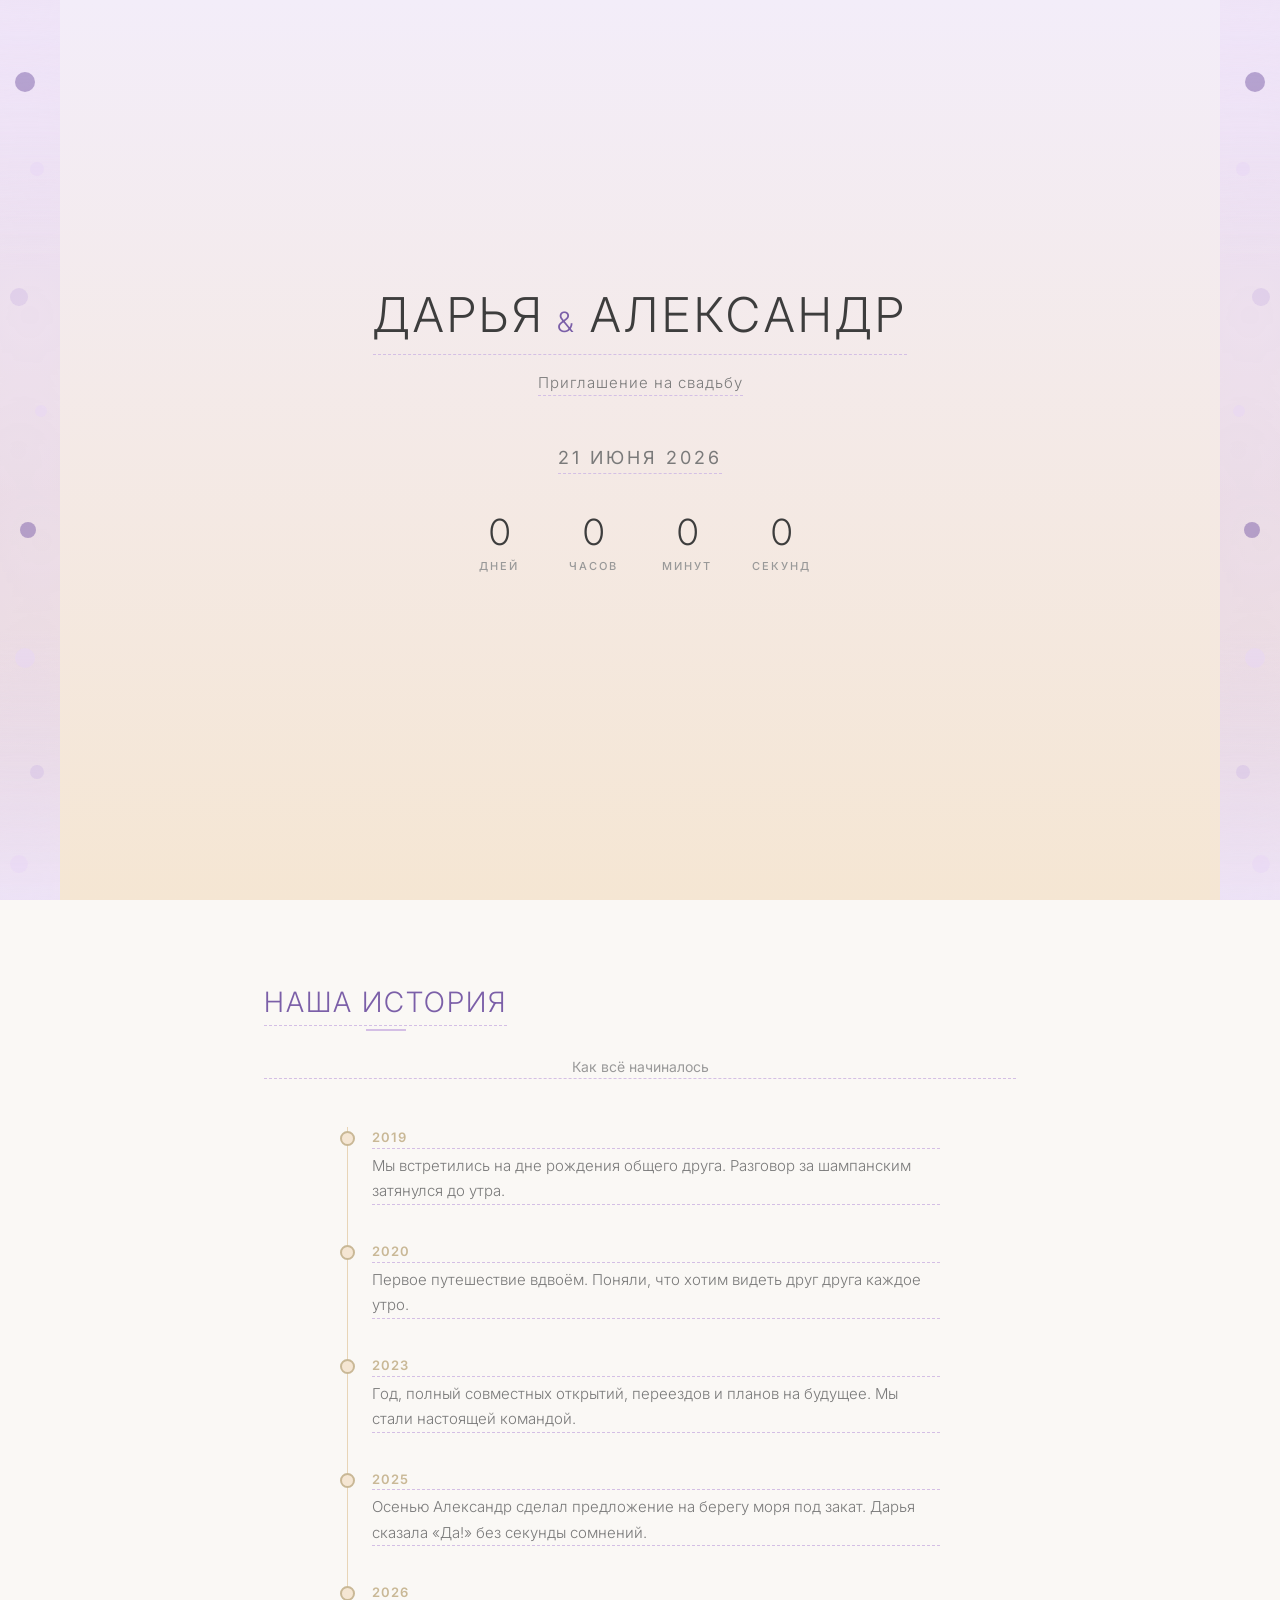
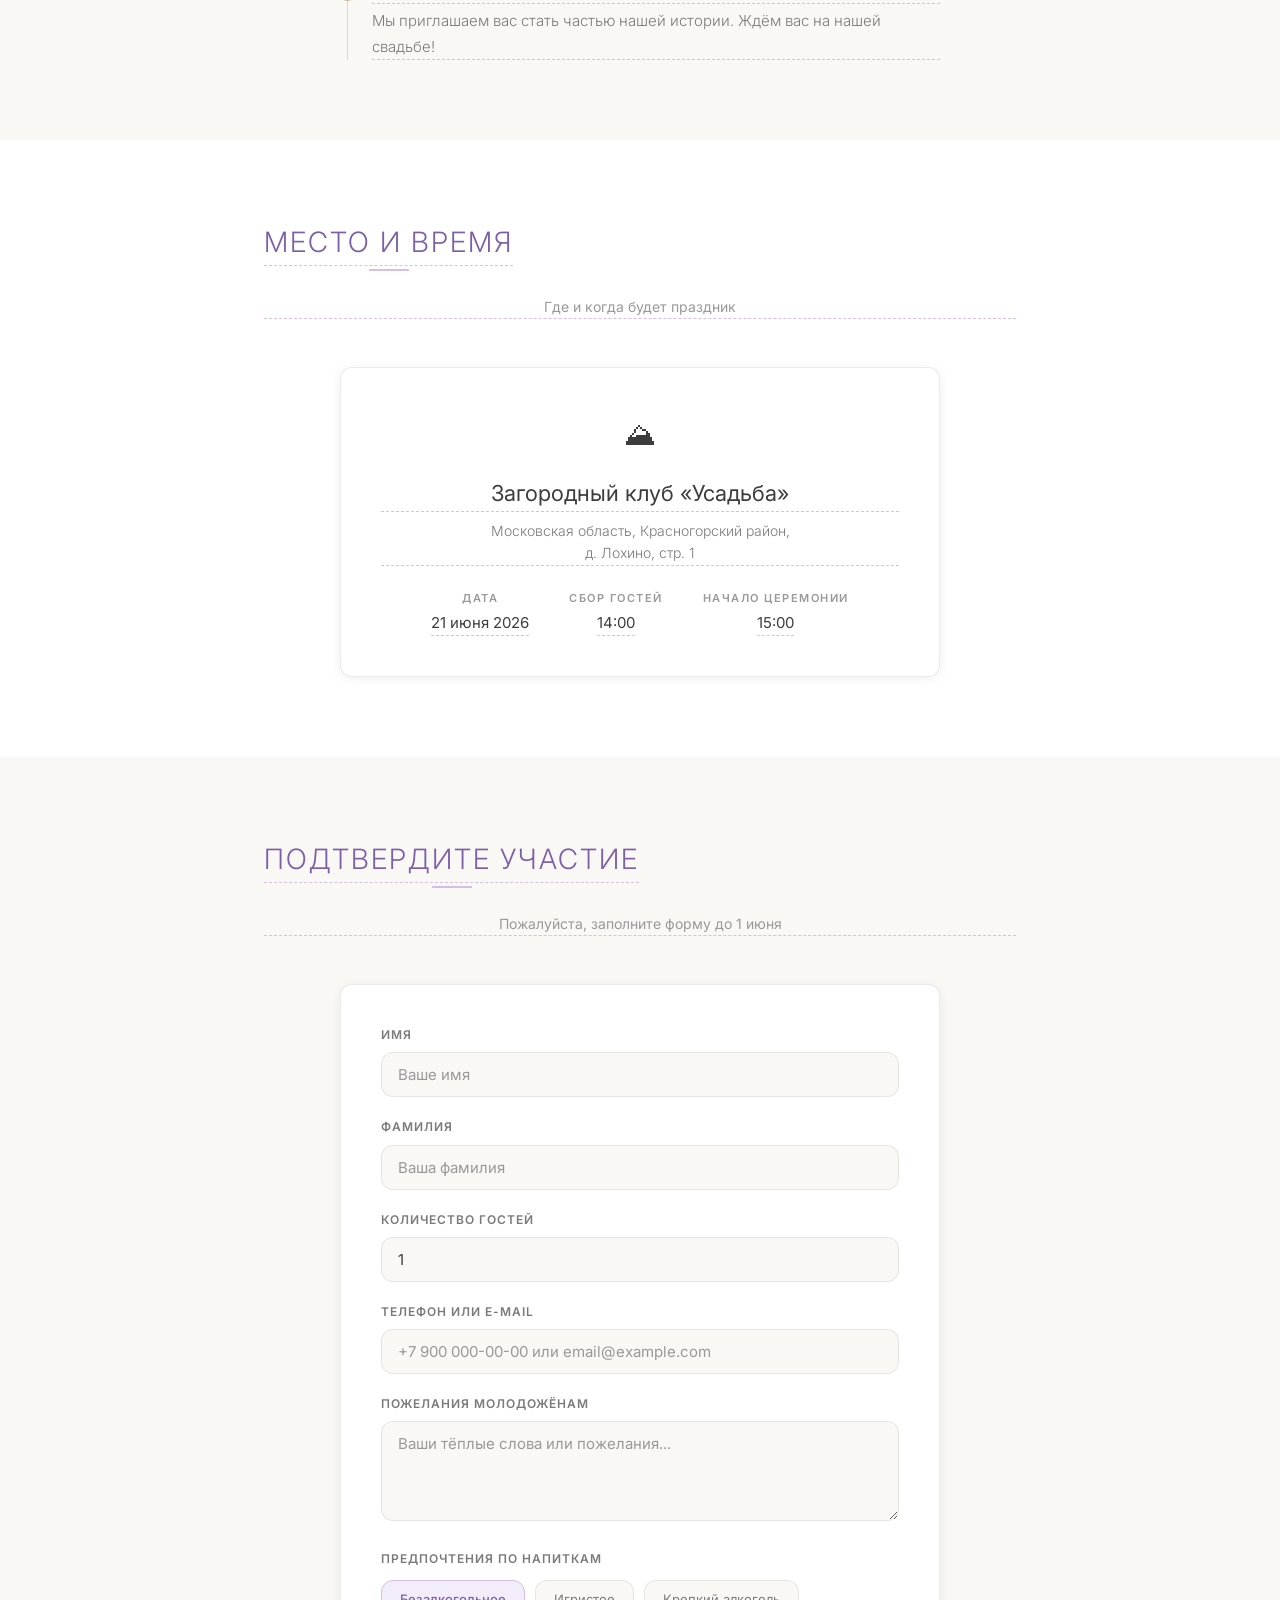
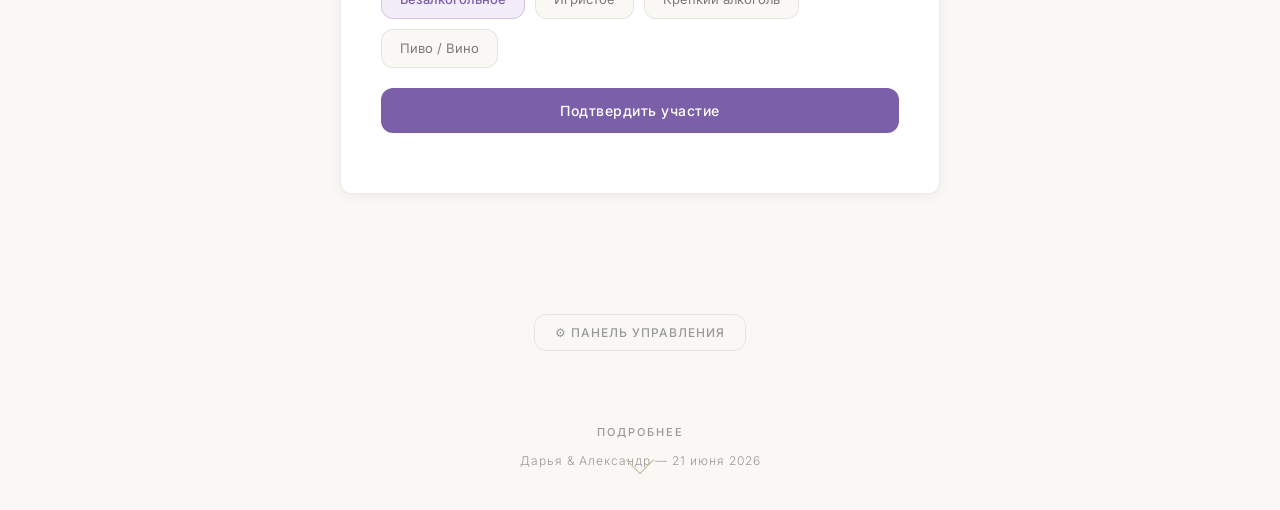
==== wedding-complete.html @ 8739b847 "Initial commit: Wedding invitation site for Daria & Alexander - Light minimalist design (cream, cham" ====
<!DOCTYPE html>
<html lang="ru">
<head>
  <meta charset="UTF-8">
  <meta name="viewport" content="width=device-width, initial-scale=1.0">
  <title>Дарья & Александр — Свадьба 21.06.2026</title>
  <style>
@import url('https://fonts.googleapis.com/css2?family=Inter:wght@300;400;500;600&display=swap');

:root {
  --cream: #FAF8F5;
  --champagne: #F5E6D3;
  --sandy: #E8D5B7;
  --sandy-dark: #C9B896;
  --lavender: #E8D5F5;
  --lavender-soft: #F3EDF9;
  --lavender-border: #D4BFE5;
  --lavender-text: #7B5FA8;
  --text-primary: #3D3D3D;
  --text-secondary: #7A7A7A;
  --text-light: #999999;
  --white: #FFFFFF;
  --shadow: 0 2px 12px rgba(0, 0, 0, 0.06);
  --shadow-hover: 0 4px 20px rgba(0, 0, 0, 0.1);
  --radius: 12px;
  --border: 1px solid rgba(0, 0, 0, 0.08);
  --transition: all 0.3s ease;
}

* {
  margin: 0;
  padding: 0;
  box-sizing: border-box;
}

html {
  scroll-behavior: smooth;
}

.side-floral {
  position: fixed;
  top: 0;
  width: 60px;
  height: 100vh;
  z-index: 999;
  pointer-events: none;
  overflow: hidden;
}

.side-floral--left {
  left: 0;
  background: linear-gradient(180deg, var(--lavender-soft) 0%, transparent 30%, transparent 70%, var(--lavender-soft) 100%);
}

.side-floral--right {
  right: 0;
  background: linear-gradient(180deg, var(--lavender-soft) 0%, transparent 30%, transparent 70%, var(--lavender-soft) 100%);
}

.side-floral__pattern {
  position: absolute;
  width: 100%;
  height: 100%;
  opacity: 0.4;
  background-image:
    radial-gradient(circle at 30% 10%, var(--lavender) 0%, transparent 50%),
    radial-gradient(circle at 70% 20%, var(--lavender-border) 0%, transparent 40%),
    radial-gradient(circle at 50% 35%, var(--lavender) 0%, transparent 45%),
    radial-gradient(circle at 30% 50%, var(--lavender-border) 0%, transparent 50%),
    radial-gradient(circle at 70% 60%, var(--lavender) 0%, transparent 40%),
    radial-gradient(circle at 50% 75%, var(--lavender-border) 0%, transparent 45%),
    radial-gradient(circle at 30% 90%, var(--lavender) 0%, transparent 50%);
  background-size: 100% 100%;
}

.side-floral__flower {
  position: absolute;
  border-radius: 50%;
  background: var(--lavender);
  opacity: 0.5;
}

.side-floral__flower--1 { width: 20px; height: 20px; top: 8%; left: 15px; background: var(--lavender-text); }
.side-floral__flower--2 { width: 14px; height: 14px; top: 18%; left: 30px; }
.side-floral__flower--3 { width: 18px; height: 18px; top: 32%; left: 10px; background: var(--lavender-border); }
.side-floral__flower--4 { width: 12px; height: 12px; top: 45%; left: 35px; }
.side-floral__flower--5 { width: 16px; height: 16px; top: 58%; left: 20px; background: var(--lavender-text); }
.side-floral__flower--6 { width: 20px; height: 20px; top: 72%; left: 15px; }
.side-floral__flower--7 { width: 14px; height: 14px; top: 85%; left: 30px; background: var(--lavender-border); }
.side-floral__flower--8 { width: 18px; height: 18px; top: 95%; left: 10px; }

.side-floral--right .side-floral__flower--1 { right: 15px; left: auto; }
.side-floral--right .side-floral__flower--2 { right: 30px; left: auto; }
.side-floral--right .side-floral__flower--3 { right: 10px; left: auto; }
.side-floral--right .side-floral__flower--4 { right: 35px; left: auto; }
.side-floral--right .side-floral__flower--5 { right: 20px; left: auto; }
.side-floral--right .side-floral__flower--6 { right: 15px; left: auto; }
.side-floral--right .side-floral__flower--7 { right: 30px; left: auto; }
.side-floral--right .side-floral__flower--8 { right: 10px; left: auto; }

.container {
  max-width: 800px;
  margin: 0 auto;
  padding: 0 24px;
}

body {
  font-family: 'Inter', -apple-system, BlinkMacSystemFont, sans-serif;
  background-color: var(--cream);
  color: var(--text-primary);
  line-height: 1.6;
  -webkit-font-smoothing: antialiased;
  position: relative;
  overflow-x: hidden;
}

.container {
  max-width: 800px;
  margin: 0 auto;
  padding: 0 24px;
}

.hero {
  min-height: 100vh;
  display: flex;
  flex-direction: column;
  align-items: center;
  justify-content: center;
  text-align: center;
  padding: 60px 24px;
  background: linear-gradient(180deg, var(--lavender-soft) 0%, var(--champagne) 100%);
}

.hero__names {
  font-size: 48px;
  font-weight: 300;
  letter-spacing: 4px;
  text-transform: uppercase;
  color: var(--text-primary);
  margin-bottom: 16px;
}

.hero__ampersand {
  font-size: 28px;
  font-weight: 300;
  color: var(--lavender-text);
  margin: 0 12px;
}

.hero__date {
  font-size: 18px;
  font-weight: 400;
  color: var(--text-secondary);
  letter-spacing: 3px;
  text-transform: uppercase;
  margin-bottom: 40px;
}

.hero__divider {
  width: 60px;
  height: 1px;
  background-color: var(--sandy);
  margin: 24px 0;
}

.hero__subtitle {
  font-size: 15px;
  font-weight: 300;
  color: var(--text-secondary);
  letter-spacing: 1px;
  margin-bottom: 48px;
}

.countdown {
  display: flex;
  gap: 24px;
  margin-bottom: 48px;
}

.countdown__item {
  display: flex;
  flex-direction: column;
  align-items: center;
  min-width: 70px;
}

.countdown__number {
  font-size: 36px;
  font-weight: 300;
  color: var(--text-primary);
  line-height: 1;
}

.countdown__label {
  font-size: 11px;
  font-weight: 500;
  color: var(--text-light);
  text-transform: uppercase;
  letter-spacing: 2px;
  margin-top: 8px;
}

.scroll-hint {
  position: absolute;
  bottom: 40px;
  display: flex;
  flex-direction: column;
  align-items: center;
  gap: 8px;
  animation: bounce 2s infinite;
}

.scroll-hint__text {
  font-size: 11px;
  font-weight: 500;
  color: var(--text-light);
  text-transform: uppercase;
  letter-spacing: 2px;
}

.scroll-hint__arrow {
  width: 20px;
  height: 20px;
  border-right: 1.5px solid var(--sandy-dark);
  border-bottom: 1.5px solid var(--sandy-dark);
  transform: rotate(45deg);
}

@keyframes bounce {
  0%, 20%, 50%, 80%, 100% { transform: translateY(0); }
  40% { transform: translateY(-8px); }
  60% { transform: translateY(-4px); }
}

.section {
  padding: 80px 0;
}

.section--alt {
  background-color: var(--white);
}

.section__title {
  font-size: 28px;
  font-weight: 300;
  text-align: center;
  color: var(--lavender-text);
  letter-spacing: 2px;
  text-transform: uppercase;
  margin-bottom: 12px;
  position: relative;
  display: inline-block;
}

.section__title::after {
  content: '';
  position: absolute;
  bottom: -6px;
  left: 50%;
  transform: translateX(-50%);
  width: 40px;
  height: 2px;
  background-color: var(--lavender-border);
}

.section__subtitle {
  font-size: 14px;
  text-align: center;
  color: var(--text-light);
  margin-bottom: 48px;
  margin-top: 18px;
}

.story {
  max-width: 600px;
  margin: 0 auto;
}

.story__timeline {
  position: relative;
  padding-left: 32px;
}

.story__timeline::before {
  content: '';
  position: absolute;
  left: 7px;
  top: 0;
  bottom: 0;
  width: 1px;
  background-color: var(--sandy);
}

.story__item {
  position: relative;
  margin-bottom: 36px;
}

.story__item:last-child {
  margin-bottom: 0;
}

.story__dot {
  position: absolute;
  left: -32px;
  top: 4px;
  width: 15px;
  height: 15px;
  border-radius: 50%;
  background-color: var(--champagne);
  border: 2px solid var(--sandy-dark);
}

.story__year {
  font-size: 13px;
  font-weight: 600;
  color: var(--sandy-dark);
  text-transform: uppercase;
  letter-spacing: 1px;
  margin-bottom: 4px;
}

.story__text {
  font-size: 15px;
  color: var(--text-secondary);
  font-weight: 300;
  line-height: 1.7;
}

.venue-card {
  background: var(--white);
  border: var(--border);
  border-radius: var(--radius);
  box-shadow: var(--shadow);
  padding: 40px;
  max-width: 600px;
  margin: 0 auto;
  text-align: center;
}

.venue-card__icon {
  font-size: 32px;
  margin-bottom: 16px;
  display: block;
}

.venue-card__name {
  font-size: 22px;
  font-weight: 400;
  color: var(--text-primary);
  margin-bottom: 8px;
}

.venue-card__address {
  font-size: 14px;
  color: var(--text-secondary);
  font-weight: 300;
  margin-bottom: 24px;
  line-height: 1.6;
}

.venue-card__details {
  display: flex;
  justify-content: center;
  gap: 40px;
  margin-top: 24px;
}

.venue-card__detail {
  display: flex;
  flex-direction: column;
  align-items: center;
}

.venue-card__detail-label {
  font-size: 11px;
  font-weight: 600;
  color: var(--text-light);
  text-transform: uppercase;
  letter-spacing: 1.5px;
  margin-bottom: 4px;
}

.venue-card__detail-value {
  font-size: 15px;
  color: var(--text-primary);
  font-weight: 400;
}

.form-card {
  background: var(--white);
  border: var(--border);
  border-radius: var(--radius);
  box-shadow: var(--shadow);
  padding: 40px;
  max-width: 600px;
  margin: 0 auto;
}

.form-group {
  margin-bottom: 20px;
}

.form-group:last-child {
  margin-bottom: 0;
}

.form-label {
  display: block;
  font-size: 12px;
  font-weight: 600;
  color: var(--text-secondary);
  text-transform: uppercase;
  letter-spacing: 1px;
  margin-bottom: 8px;
}

.form-input {
  width: 100%;
  padding: 12px 16px;
  font-size: 15px;
  font-family: 'Inter', sans-serif;
  font-weight: 400;
  color: var(--text-primary);
  background: var(--cream);
  border: var(--border);
  border-radius: var(--radius);
  outline: none;
  transition: var(--transition);
}

.form-input:focus {
  border-color: var(--sandy-dark);
  box-shadow: 0 0 0 3px rgba(201, 184, 150, 0.2);
}

.form-input::placeholder {
  color: var(--text-light);
}

textarea.form-input {
  min-height: 100px;
  resize: vertical;
}

.drink-preferences {
  margin-top: 8px;
}

.drink-preferences__label {
  font-size: 12px;
  font-weight: 600;
  color: var(--text-secondary);
  text-transform: uppercase;
  letter-spacing: 1px;
  margin-bottom: 12px;
}

.drink-options {
  display: flex;
  flex-wrap: wrap;
  gap: 10px;
}

.drink-option {
  position: relative;
}

.drink-option input[type="radio"] {
  position: absolute;
  opacity: 0;
  pointer-events: none;
}

.drink-option__label {
  display: inline-block;
  padding: 8px 18px;
  font-size: 13px;
  font-weight: 400;
  color: var(--text-secondary);
  background: var(--cream);
  border: var(--border);
  border-radius: var(--radius);
  cursor: pointer;
  transition: var(--transition);
  user-select: none;
}

.drink-option input[type="radio"]:checked + .drink-option__label {
  background: var(--lavender-soft);
  border-color: var(--lavender-border);
  color: var(--lavender-text);
  font-weight: 500;
}

.drink-option__label:hover {
  border-color: var(--sandy);
}

.btn {
  display: inline-flex;
  align-items: center;
  justify-content: center;
  padding: 14px 32px;
  font-size: 14px;
  font-family: 'Inter', sans-serif;
  font-weight: 500;
  color: var(--white);
  background: var(--lavender-text);
  border: none;
  border-radius: var(--radius);
  cursor: pointer;
  transition: var(--transition);
  letter-spacing: 0.5px;
  width: 100%;
}

.btn:hover {
  background: #6B46C1;
  box-shadow: var(--shadow-hover);
}

.btn:active {
  transform: scale(0.98);
}

.form-message {
  margin-top: 16px;
  padding: 12px 16px;
  border-radius: var(--radius);
  font-size: 14px;
  text-align: center;
  display: none;
}

.form-message--success {
  display: block;
  background: #F0F9F0;
  color: #2D7A2D;
  border: 1px solid #C8E6C8;
}

.form-message--error {
  display: block;
  background: #FFF0F0;
  color: #C0392B;
  border: 1px solid #F5C6C6;
}

.admin-link {
  text-align: center;
  padding: 40px 0 60px;
}

.admin-link__btn {
  display: inline-flex;
  align-items: center;
  gap: 8px;
  padding: 10px 20px;
  font-size: 12px;
  font-family: 'Inter', sans-serif;
  font-weight: 500;
  color: var(--text-light);
  background: transparent;
  border: var(--border);
  border-radius: var(--radius);
  cursor: pointer;
  transition: var(--transition);
  letter-spacing: 1px;
  text-transform: uppercase;
}

.admin-link__btn:hover {
  color: var(--text-secondary);
  border-color: var(--sandy);
  background: var(--cream);
}

.admin-overlay {
  display: none;
  position: fixed;
  top: 0;
  left: 0;
  width: 100%;
  height: 100%;
  background: rgba(250, 248, 245, 0.97);
  z-index: 1000;
  overflow-y: auto;
  padding: 40px 24px;
}

.admin-overlay.active {
  display: block;
}

.admin-panel {
  max-width: 900px;
  margin: 0 auto;
}

.admin-panel__header {
  display: flex;
  justify-content: space-between;
  align-items: center;
  margin-bottom: 32px;
  padding-bottom: 20px;
  border-bottom: 1px solid var(--lavender-border);
}

.admin-panel__title {
  font-size: 24px;
  font-weight: 300;
  color: var(--text-primary);
  letter-spacing: 2px;
  text-transform: uppercase;
}

.admin-panel__close {
  width: 40px;
  height: 40px;
  display: flex;
  align-items: center;
  justify-content: center;
  font-size: 24px;
  color: var(--text-light);
  background: transparent;
  border: var(--border);
  border-radius: var(--radius);
  cursor: pointer;
  transition: var(--transition);
}

.admin-panel__close:hover {
  color: var(--text-primary);
  background: var(--cream);
}

.admin-login {
  max-width: 400px;
  margin: 100px auto;
  background: var(--white);
  border: var(--border);
  border-radius: var(--radius);
  box-shadow: var(--shadow);
  padding: 40px;
  text-align: center;
}

.admin-login__title {
  font-size: 20px;
  font-weight: 300;
  color: var(--text-primary);
  letter-spacing: 1px;
  margin-bottom: 24px;
}

.admin-login .form-group {
  text-align: left;
}

.admin-controls {
  display: flex;
  gap: 12px;
  margin-bottom: 24px;
  flex-wrap: wrap;
}

.admin-controls__search {
  flex: 1;
  min-width: 200px;
  padding: 10px 16px;
  font-size: 14px;
  font-family: 'Inter', sans-serif;
  color: var(--text-primary);
  background: var(--cream);
  border: var(--border);
  border-radius: var(--radius);
  outline: none;
  transition: var(--transition);
}

.admin-controls__search:focus {
  border-color: var(--sandy-dark);
}

.admin-btn {
  padding: 10px 20px;
  font-size: 12px;
  font-family: 'Inter', sans-serif;
  font-weight: 500;
  color: var(--white);
  background: var(--lavender-text);
  border: none;
  border-radius: var(--radius);
  cursor: pointer;
  transition: var(--transition);
  letter-spacing: 0.5px;
  text-transform: uppercase;
  white-space: nowrap;
}

.admin-btn:hover {
  background: #6B46C1;
}

.admin-btn--danger {
  background: #C0392B;
}

.admin-btn--danger:hover {
  background: #A93226;
}

.admin-btn--secondary {
  background: transparent;
  color: var(--text-secondary);
  border: var(--border);
}

.admin-btn--secondary:hover {
  background: var(--cream);
  color: var(--text-primary);
}

.admin-stats {
  display: flex;
  gap: 16px;
  margin-bottom: 24px;
  flex-wrap: wrap;
}

.stat-card {
  flex:1;
  min-width: 120px;
  background: var(--lavender-soft);
  border: 1px solid var(--lavender-border);
  border-radius: var(--radius);
  padding: 20px;
  text-align: center;
}

.stat-card__number {
  font-size: 28px;
  font-weight: 300;
  color: var(--text-primary);
  line-height: 1;
}

.stat-card__label {
  font-size: 11px;
  font-weight: 600;
  color: var(--text-light);
  text-transform: uppercase;
  letter-spacing: 1.5px;
  margin-top: 8px;
}

.guest-table-wrapper {
  overflow-x: auto;
  border: var(--border);
  border-radius: var(--radius);
  box-shadow: var(--shadow);
}

.guest-table {
  width: 100%;
  border-collapse: collapse;
  font-size: 14px;
}

.guest-table thead {
  background: var(--lavender-soft);
}

.guest-table th {
  padding: 14px 16px;
  text-align: left;
  font-size: 11px;
  font-weight: 600;
  color: var(--text-light);
  text-transform: uppercase;
  letter-spacing: 1px;
  border-bottom: var(--border);
  white-space: nowrap;
}

.guest-table td {
  padding: 14px 16px;
  color: var(--text-primary);
  border-bottom: 1px solid rgba(0, 0, 0, 0.04);
  vertical-align: top;
}

.guest-table tbody tr:hover {
  background: rgba(245, 230, 211, 0.3);
}

.guest-table tbody tr:last-child td {
  border-bottom: none;
}

.guest-table__delete {
  padding: 6px 12px;
  font-size: 11px;
  font-family: 'Inter', sans-serif;
  font-weight: 500;
  color: #C0392B;
  background: transparent;
  border: 1px solid #F5C6C6;
  border-radius: var(--radius);
  cursor: pointer;
  transition: var(--transition);
}

.guest-table__delete:hover {
  background: #FFF0F0;
}

.guest-table__wishes {
  max-width: 200px;
  font-size: 13px;
  color: var(--text-secondary);
  font-weight: 300;
  line-height: 1.5;
}

.guest-table__drink {
  display: inline-block;
  padding: 4px 10px;
  font-size: 12px;
  color: var(--lavender-text);
  background: var(--lavender-soft);
  border: 1px solid var(--lavender-border);
  border-radius: 8px;
  white-space: nowrap;
}

.empty-state {
  text-align: center;
  padding: 60px 20px;
  color: var(--text-light);
  font-size: 14px;
  font-weight: 300;
}

.footer {
  text-align: center;
  padding: 40px 24px;
  font-size: 12px;
  color: var(--text-light);
  font-weight: 300;
  letter-spacing: 1px;
}

@media (max-width: 768px) {
  .hero__names {
    font-size: 32px;
    letter-spacing: 2px;
  }

  .hero__ampersand {
    font-size: 20px;
  }

  .hero__date {
    font-size: 15px;
  }

  .countdown {
    gap: 16px;
  }

  .countdown__number {
    font-size: 28px;
  }

  .section {
    padding: 60px 0;
  }

  .section__title {
    font-size: 22px;
  }

  .form-card,
  .venue-card {
    padding: 28px 24px;
  }

  .venue-card__details {
    flex-direction: column;
    gap: 20px;
  }

  .admin-login {
    margin: 60px auto;
    padding: 28px 24px;
  }

  .admin-controls {
    flex-direction: column;
  }

  .admin-stats {
    flex-direction: column;
  }

  .guest-table {
    font-size: 13px;
  }

  .guest-table th,
  .guest-table td {
    padding: 10px 12px;
  }

  .guest-table__wishes {
    max-width: 140px;
  }
}

@media (max-width: 480px) {
  .hero__names {
    font-size: 26px;
  }

  .countdown {
    gap: 12px;
  }

  .countdown__item {
    min-width: 56px;
  }

  .countdown__number {
    font-size: 24px;
  }

  .drink-options {
    flex-direction: column;
  }

  .drink-option {
    width: 100%;
  }

  .drink-option__label {
    display: block;
    text-align: center;
  }
}

[contenteditable="true"] {
  outline: none;
  border-bottom: 1px dashed var(--lavender-border);
  transition: border-color 0.2s ease;
}

[contenteditable="true"]:hover {
  border-bottom-color: var(--lavender-text);
}

[contenteditable="true"]:focus {
  border-bottom-color: var(--lavender-text);
  background: rgba(123, 95, 168, 0.05);
}
  </style>
</head>
<body>

  <div class="side-floral side-floral--left">
    <div class="side-floral__pattern"></div>
    <div class="side-floral__flower side-floral__flower--1"></div>
    <div class="side-floral__flower side-floral__flower--2"></div>
    <div class="side-floral__flower side-floral__flower--3"></div>
    <div class="side-floral__flower side-floral__flower--4"></div>
    <div class="side-floral__flower side-floral__flower--5"></div>
    <div class="side-floral__flower side-floral__flower--6"></div>
    <div class="side-floral__flower side-floral__flower--7"></div>
    <div class="side-floral__flower side-floral__flower--8"></div>
  </div>

  <div class="side-floral side-floral--right">
    <div class="side-floral__pattern"></div>
    <div class="side-floral__flower side-floral__flower--1"></div>
    <div class="side-floral__flower side-floral__flower--2"></div>
    <div class="side-floral__flower side-floral__flower--3"></div>
    <div class="side-floral__flower side-floral__flower--4"></div>
    <div class="side-floral__flower side-floral__flower--5"></div>
    <div class="side-floral__flower side-floral__flower--6"></div>
    <div class="side-floral__flower side-floral__flower--7"></div>
    <div class="side-floral__flower side-floral__flower--8"></div>
  </div>

  <section class="hero">
    <h1 class="hero__names" contenteditable="true" spellcheck="false">
      Дарья<span class="hero__ampersand">&</span>Александр
    </h1>
    <p class="hero__subtitle" contenteditable="true" spellcheck="false">Приглашение на свадьбу</p>
    <p class="hero__date" contenteditable="true" spellcheck="false">21 июня 2026</p>

    <div class="countdown">
      <div class="countdown__item">
        <span class="countdown__number" id="countdown-days">0</span>
        <span class="countdown__label">дней</span>
      </div>
      <div class="countdown__item">
        <span class="countdown__number" id="countdown-hours">0</span>
        <span class="countdown__label">часов</span>
      </div>
      <div class="countdown__item">
        <span class="countdown__number" id="countdown-mins">0</span>
        <span class="countdown__label">минут</span>
      </div>
      <div class="countdown__item">
        <span class="countdown__number" id="countdown-secs">0</span>
        <span class="countdown__label">секунд</span>
      </div>
    </div>

    <div class="scroll-hint">
      <span class="scroll-hint__text">Подробнее</span>
      <div class="scroll-hint__arrow"></div>
    </div>
  </section>

  <section class="section" id="story">
    <div class="container">
      <h2 class="section__title" contenteditable="true" spellcheck="false">Наша история</h2>
      <p class="section__subtitle" contenteditable="true" spellcheck="false">Как всё начиналось</p>

      <div class="story">
        <div class="story__timeline">
          <div class="story__item">
            <div class="story__dot"></div>
            <div class="story__year" contenteditable="true" spellcheck="false">2019</div>
            <div class="story__text" contenteditable="true" spellcheck="false">Мы встретились на дне рождения общего друга. Разговор за шампанским затянулся до утра.</div>
          </div>
          <div class="story__item">
            <div class="story__dot"></div>
            <div class="story__year" contenteditable="true" spellcheck="false">2020</div>
            <div class="story__text" contenteditable="true" spellcheck="false">Первое путешествие вдвоём. Поняли, что хотим видеть друг друга каждое утро.</div>
          </div>
          <div class="story__item">
            <div class="story__dot"></div>
            <div class="story__year" contenteditable="true" spellcheck="false">2023</div>
            <div class="story__text" contenteditable="true" spellcheck="false">Год, полный совместных открытий, переездов и планов на будущее. Мы стали настоящей командой.</div>
          </div>
          <div class="story__item">
            <div class="story__dot"></div>
            <div class="story__year" contenteditable="true" spellcheck="false">2025</div>
            <div class="story__text" contenteditable="true" spellcheck="false">Осенью Александр сделал предложение на берегу моря под закат. Дарья сказала «Да!» без секунды сомнений.</div>
          </div>
          <div class="story__item">
            <div class="story__dot"></div>
            <div class="story__year" contenteditable="true" spellcheck="false">2026</div>
            <div class="story__text" contenteditable="true" spellcheck="false">Мы приглашаем вас стать частью нашей истории. Ждём вас на нашей свадьбе!</div>
          </div>
        </div>
      </div>
    </div>
  </section>

  <section class="section section--alt" id="venue">
    <div class="container">
      <h2 class="section__title" contenteditable="true" spellcheck="false">Место и время</h2>
      <p class="section__subtitle" contenteditable="true" spellcheck="false">Где и когда будет праздник</p>

        <div class="venue-card">
        <span class="venue-card__icon">&#9968;</span>
        <h3 class="venue-card__name" contenteditable="true" spellcheck="false">Загородный клуб «Усадьба»</h3>
        <p class="venue-card__address" contenteditable="true" spellcheck="false">
          Московская область, Красногорский район,<br>
          д. Лохино, стр. 1
        </p>
        <div class="venue-card__details">
          <div class="venue-card__detail">
            <span class="venue-card__detail-label">Дата</span>
            <span class="venue-card__detail-value" contenteditable="true" spellcheck="false">21 июня 2026</span>
          </div>
          <div class="venue-card__detail">
            <span class="venue-card__detail-label">Сбор гостей</span>
            <span class="venue-card__detail-value" contenteditable="true" spellcheck="false">14:00</span>
          </div>
          <div class="venue-card__detail">
            <span class="venue-card__detail-label">Начало церемонии</span>
            <span class="venue-card__detail-value" contenteditable="true" spellcheck="false">15:00</span>
          </div>
        </div>
      </div>
    </div>
  </section>

  <section class="section" id="rsvp">
    <div class="container">
      <h2 class="section__title" contenteditable="true" spellcheck="false">Подтвердите участие</h2>
      <p class="section__subtitle" contenteditable="true" spellcheck="false">Пожалуйста, заполните форму до 1 июня</p>

      <form class="form-card" id="guest-form">
        <div class="form-group">
          <label class="form-label" for="guest-firstname">Имя</label>
          <input class="form-input" type="text" id="guest-firstname" placeholder="Ваше имя" required>
        </div>
        <div class="form-group">
          <label class="form-label" for="guest-lastname">Фамилия</label>
          <input class="form-input" type="text" id="guest-lastname" placeholder="Ваша фамилия" required>
        </div>
        <div class="form-group">
          <label class="form-label" for="guest-persons">Количество гостей</label>
          <input class="form-input" type="number" id="guest-persons" min="1" max="10" value="1">
        </div>
        <div class="form-group">
          <label class="form-label" for="guest-contact">Телефон или e-mail</label>
          <input class="form-input" type="text" id="guest-contact" placeholder="+7 900 000-00-00 или email@example.com" required>
        </div>
        <div class="form-group">
          <label class="form-label" for="guest-wishes">Пожелания молодожёнам</label>
          <textarea class="form-input" id="guest-wishes" placeholder="Ваши тёплые слова или пожелания..."></textarea>
        </div>
        <div class="form-group drink-preferences">
          <div class="drink-preferences__label">Предпочтения по напиткам</div>
          <div class="drink-options">
            <div class="drink-option">
              <input type="radio" name="drink" value="Безалкогольное" id="drink-soft" checked>
              <label class="drink-option__label" for="drink-soft">Безалкогольное</label>
            </div>
            <div class="drink-option">
              <input type="radio" name="drink" value="Игристое" id="drink-sparkling">
              <label class="drink-option__label" for="drink-sparkling">Игристое</label>
            </div>
            <div class="drink-option">
              <input type="radio" name="drink" value="Крепкий алкоголь" id="drink-strong">
              <label class="drink-option__label" for="drink-strong">Крепкий алкоголь</label>
            </div>
            <div class="drink-option">
              <input type="radio" name="drink" value="Пиво/Вино" id="drink-beerwine">
              <label class="drink-option__label" for="drink-beerwine">Пиво / Вино</label>
            </div>
          </div>
        </div>
        <div class="form-group">
          <button type="submit" class="btn">Подтвердить участие</button>
        </div>
        <div class="form-message" id="form-message"></div>
      </form>
    </div>
  </section>

  <div class="admin-link">
    <button class="admin-link__btn" id="admin-access-btn">
      &#9881; Панель управления
    </button>
  </div>

  <div class="admin-overlay" id="admin-overlay">
    <div class="admin-login" id="admin-login-form">
      <h3 class="admin-login__title">Вход в панель управления</h3>
      <div class="form-group">
        <label class="form-label" for="admin-username">Логин</label>
        <input class="form-input" type="text" id="admin-username" placeholder="Логин">
      </div>
      <div class="form-group">
        <label class="form-label" for="admin-password">Пароль</label>
        <input class="form-input" type="password" id="admin-password" placeholder="Пароль">
      </div>
      <button type="button" class="btn" id="admin-login-btn" style="margin-top:8px;">Войти</button>
      <p class="form-message form-message--error" id="admin-login-error" style="display:none;margin-top:12px;">Неверный логин или пароль</p>
    </div>

    <div class="admin-panel" id="admin-panel" style="display:none;">
      <div class="admin-panel__header">
        <h2 class="admin-panel__title">Панель управления</h2>
        <div style="display:flex;gap:12px;">
          <button class="admin-btn admin-btn--secondary" id="admin-logout">Выйти</button>
          <button class="admin-panel__close" id="admin-close">&times;</button>
        </div>
      </div>

      <div class="admin-stats">
        <div class="stat-card">
          <div class="stat-card__number" id="guest-count">0</div>
          <div class="stat-card__label">Гостей</div>
        </div>
        <div class="stat-card">
          <div class="stat-card__number" id="total-persons">0</div>
          <div class="stat-card__label">Персон</div>
        </div>
        <div class="stat-card">
          <div class="stat-card__number" id="drink-stats">0</div>
          <div class="stat-card__label">Типов напитков</div>
        </div>
      </div>

      <div class="admin-controls">
        <input class="admin-controls__search" type="text" id="admin-search" placeholder="Поиск по имени, фамилии или контакту...">
        <button class="admin-btn" id="admin-export">Экспорт CSV</button>
        <button class="admin-btn admin-btn--danger" id="admin-delete-all">Удалить всё</button>
      </div>

      <div class="guest-table-wrapper">
        <table class="guest-table">
          <thead>
            <tr>
              <th>Имя</th>
              <th>Фамилия</th>
              <th>Персон</th>
              <th>Контакт</th>
              <th>Напиток</th>
              <th>Пожелания</th>
              <th></th>
            </tr>
          </thead>
          <tbody id="guest-tbody"></tbody>
        </table>
        <div class="empty-state" id="empty-state">Пока нет зарегистрированных гостей</div>
      </div>
    </div>
  </div>

  <footer class="footer">
    Дарья & Александр — 21 июня 2026
  </footer>

  <script src="script.js"></script>
  <script>
(function () {
  const STORAGE_KEY = 'wedding_guests_daria_alexander';
  const ADMIN_USER = 'DARIY';
  const ADMIN_PASS = 'SASHA';

  function getGuests() {
    try {
      return JSON.parse(localStorage.getItem(STORAGE_KEY)) || [];
    } catch (e) {
      return [];
    }
  }

  function saveGuests(guests) {
    localStorage.setItem(STORAGE_KEY, JSON.stringify(guests));
  }

  function generateId() {
    return Date.now().toString(36) + Math.random().toString(36).slice(2, 8);
  }

  function initCountdown() {
    const target = new Date('2026-06-21T15:00:00').getTime();
    const daysEl = document.getElementById('countdown-days');
    const hoursEl = document.getElementById('countdown-hours');
    const minsEl = document.getElementById('countdown-mins');
    const secsEl = document.getElementById('countdown-secs');

    function update() {
      const now = Date.now();
      const diff = target - now;
      if (diff <= 0) {
        daysEl.textContent = '0';
        hoursEl.textContent = '0';
        minsEl.textContent = '0';
        secsEl.textContent = '0';
        return;
      }
      const days = Math.floor(diff / (1000 * 60 * 60 * 24));
      const hours = Math.floor((diff / (1000 * 60 * 60)) % 24);
      const mins = Math.floor((diff / (1000 * 60)) % 60);
      const secs = Math.floor((diff / 1000) % 60);
      daysEl.textContent = days;
      hoursEl.textContent = hours;
      minsEl.textContent = mins;
      secsEl.textContent = secs;
    }

    update();
    setInterval(update, 1000);
  }

  function initForm() {
    const form = document.getElementById('guest-form');
    const message = document.getElementById('form-message');

    if (!form) return;

    form.addEventListener('submit', function (e) {
      e.preventDefault();

      const firstName = document.getElementById('guest-firstname').value.trim();
      const lastName = document.getElementById('guest-lastname').value.trim();
      const persons = parseInt(document.getElementById('guest-persons').value, 10) || 1;
      const contact = document.getElementById('guest-contact').value.trim();
      const wishes = document.getElementById('guest-wishes').value.trim();
      const drinkInput = form.querySelector('input[name="drink"]:checked');

      if (!firstName || !lastName) {
        showMessage('Please fill in name and surname', 'error');
        return;
      }

      if (!contact) {
        showMessage('Please provide contact information', 'error');
        return;
      }

      const guest = {
        id: generateId(),
        firstName: firstName,
        lastName: lastName,
        persons: persons,
        contact: contact,
        wishes: wishes,
        drink: drinkInput ? drinkInput.value : '',
        registeredAt: new Date().toISOString()
      };

      const guests = getGuests();
      guests.push(guest);
      saveGuests(guests);

      showMessage('Thank you! Your registration is confirmed.', 'success');
      form.reset();
    });

    function showMessage(text, type) {
      message.textContent = text;
      message.className = 'form-message form-message--' + type;
      setTimeout(function () {
        message.className = 'form-message';
      }, 5000);
    }
  }

  function initAdmin() {
    const adminBtn = document.getElementById('admin-access-btn');
    const adminOverlay = document.getElementById('admin-overlay');
    const loginForm = document.getElementById('admin-login-form');
    const loginError = document.getElementById('admin-login-error');
    const adminPanel = document.getElementById('admin-panel');
    const adminClose = document.getElementById('admin-close');
    const adminLogout = document.getElementById('admin-logout');
    const searchInput = document.getElementById('admin-search');
    const exportBtn = document.getElementById('admin-export');
    const deleteAllBtn = document.getElementById('admin-delete-all');
    const guestCount = document.getElementById('guest-count');
    const totalPersons = document.getElementById('total-persons');
    const drinkStats = document.getElementById('drink-stats');

    if (!adminBtn) return;

    let isLoggedIn = false;

    adminBtn.addEventListener('click', function () {
      adminOverlay.classList.add('active');
    });

    if (adminClose) {
      adminClose.addEventListener('click', function () {
        adminOverlay.classList.remove('active');
      });
    }

    if (loginForm) {
        const loginBtn = document.getElementById('admin-login-btn');
        if (loginBtn) {
          loginBtn.addEventListener('click', function () {
            var username = document.getElementById('admin-username').value;
            var password = document.getElementById('admin-password').value;

            if (username === ADMIN_USER && password === ADMIN_PASS) {
              isLoggedIn = true;
              loginForm.style.display = 'none';
              if (adminPanel) adminPanel.style.display = 'block';
              if (loginError) loginError.style.display = 'none';
              renderGuests();
            } else {
              if (loginError) {
                loginError.textContent = 'Неверный логин или пароль';
                loginError.style.display = 'block';
              }
            }
          });
        }
      }

    if (adminLogout) {
      adminLogout.addEventListener('click', function () {
        isLoggedIn = false;
        if (adminPanel) adminPanel.style.display = 'none';
        if (loginForm) loginForm.style.display = 'block';
        document.getElementById('admin-username').value = '';
        document.getElementById('admin-password').value = '';
      });
    }

    if (searchInput) {
      searchInput.addEventListener('input', function () {
        renderGuests();
      });
    }

    if (exportBtn) {
      exportBtn.addEventListener('click', function () {
        exportToCSV();
      });
    }

    if (deleteAllBtn) {
      deleteAllBtn.addEventListener('click', function () {
        if (confirm('Delete all guest records?')) {
          saveGuests([]);
          renderGuests();
        }
      });
    }

    function renderGuests() {
      const tbody = document.getElementById('guest-tbody');
      const emptyState = document.getElementById('empty-state');
      if (!tbody) return;

      var guests = getGuests();
      var filter = searchInput ? searchInput.value.toLowerCase() : '';

      if (filter) {
        guests = guests.filter(function (g) {
          return (
            g.firstName.toLowerCase().indexOf(filter) !== -1 ||
            g.lastName.toLowerCase().indexOf(filter) !== -1 ||
            g.contact.toLowerCase().indexOf(filter) !== -1
          );
        });
      }

      if (guests.length === 0) {
        tbody.innerHTML = '';
        if (emptyState) emptyState.style.display = 'block';
        updateStats(getGuests());
        return;
      }

      if (emptyState) emptyState.style.display = 'none';

      tbody.innerHTML = guests.map(function (g) {
        var drinkLabel = g.drink ? '<span class="guest-table__drink">' + escapeHtml(g.drink) + '</span>' : '-';
        var wishesText = g.wishes ? '<div class="guest-table__wishes">' + escapeHtml(g.wishes) + '</div>' : '-';
        return '<tr>' +
          '<td>' + escapeHtml(g.firstName) + '</td>' +
          '<td>' + escapeHtml(g.lastName) + '</td>' +
          '<td>' + g.persons + '</td>' +
          '<td>' + escapeHtml(g.contact) + '</td>' +
          '<td>' + drinkLabel + '</td>' +
          '<td>' + wishesText + '</td>' +
          '<td><button class="guest-table__delete" onclick="window.__deleteGuest(\'' + g.id + '\')">Delete</button></td>' +
          '</tr>';
      }).join('');

      updateStats(getGuests());
    }

    function updateStats(allGuests) {
      if (guestCount) guestCount.textContent = allGuests.length;
      if (totalPersons) {
        totalPersons.textContent = allGuests.reduce(function (sum, g) { return sum + (g.persons || 1); }, 0);
      }
      if (drinkStats) {
        var counts = {};
        allGuests.forEach(function (g) {
          var d = g.drink || 'none';
          counts[d] = (counts[d] || 0) + 1;
        });
        drinkStats.textContent = Object.keys(counts).length;
      }
    }

    window.__deleteGuest = function (id) {
      if (!confirm('Delete this guest?')) return;
      var guests = getGuests().filter(function (g) { return g.id !== id; });
      saveGuests(guests);
      renderGuests();
    };

    function exportToCSV() {
      var guests = getGuests();
      if (guests.length === 0) return;

      var headers = ['First Name', 'Last Name', 'Persons', 'Contact', 'Drink', 'Wishes', 'Registered At'];
      var rows = guests.map(function (g) {
        return [
          g.firstName,
          g.lastName,
          g.persons,
          g.contact,
          g.drink || '',
          g.wishes || '',
          g.registeredAt
        ];
      });

      var csvContent = '\uFEFF' + headers.join(',') + '\n' +
        rows.map(function (r) {
          return r.map(function (cell) {
            var str = String(cell);
            if (str.indexOf(',') !== -1 || str.indexOf('"') !== -1) {
              return '"' + str.replace(/"/g, '""') + '"';
            }
            return str;
          }).join(',');
        }).join('\n');

      var blob = new Blob([csvContent], { type: 'text/csv;charset=utf-8;' });
      var link = document.createElement('a');
      link.href = URL.createObjectURL(blob);
      link.download = 'wedding_guests_' + new Date().toISOString().slice(0, 10) + '.csv';
      link.click();
      URL.revokeObjectURL(link.href);
    }

    function escapeHtml(str) {
      var div = document.createElement('div');
      div.textContent = str;
      return div.innerHTML;
    }
  }

  function initSmoothScroll() {
    document.querySelectorAll('a[href^="#"]').forEach(function (anchor) {
      anchor.addEventListener('click', function (e) {
        e.preventDefault();
        var target = document.querySelector(this.getAttribute('href'));
        if (target) {
          target.scrollIntoView({ behavior: 'smooth' });
        }
      });
    });
  }

  document.addEventListener('DOMContentLoaded', function () {
    initCountdown();
    initForm();
    initAdmin();
    initSmoothScroll();
  });
})();
  </script>
</body>
</html>
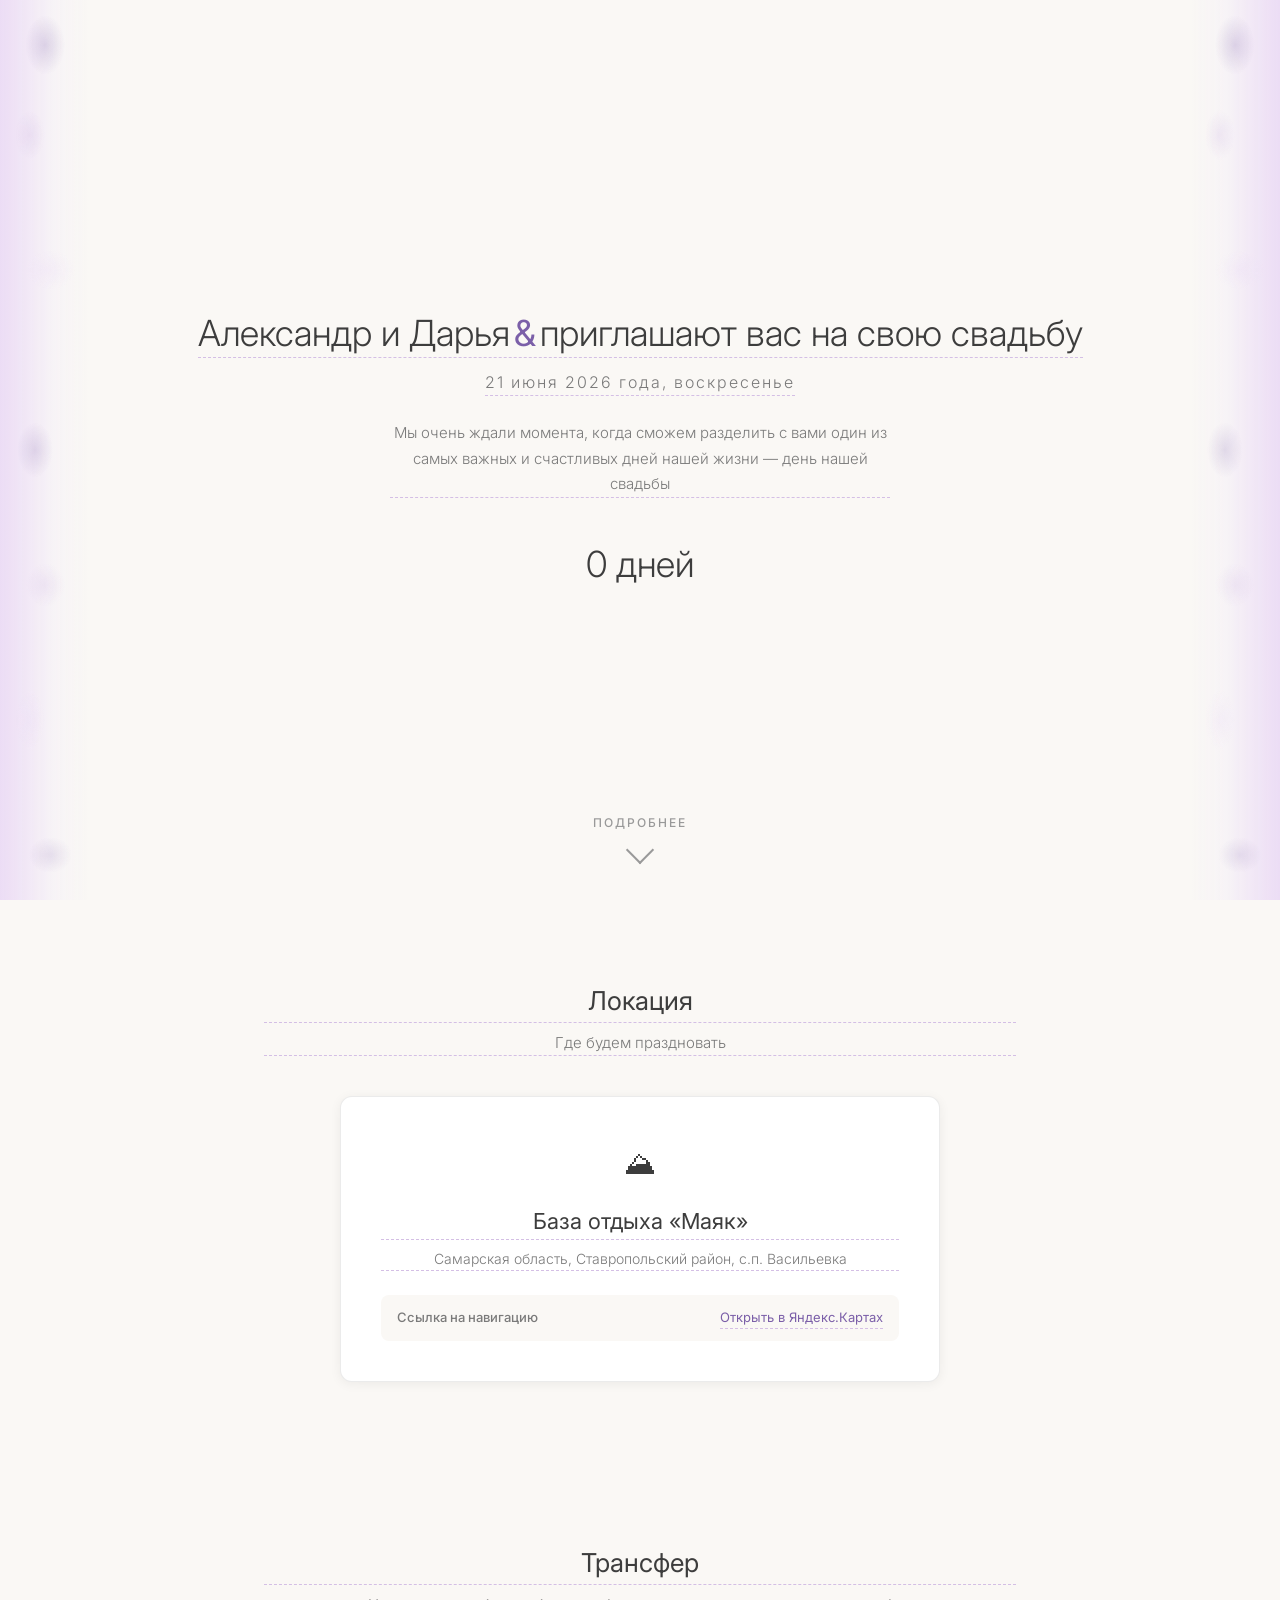
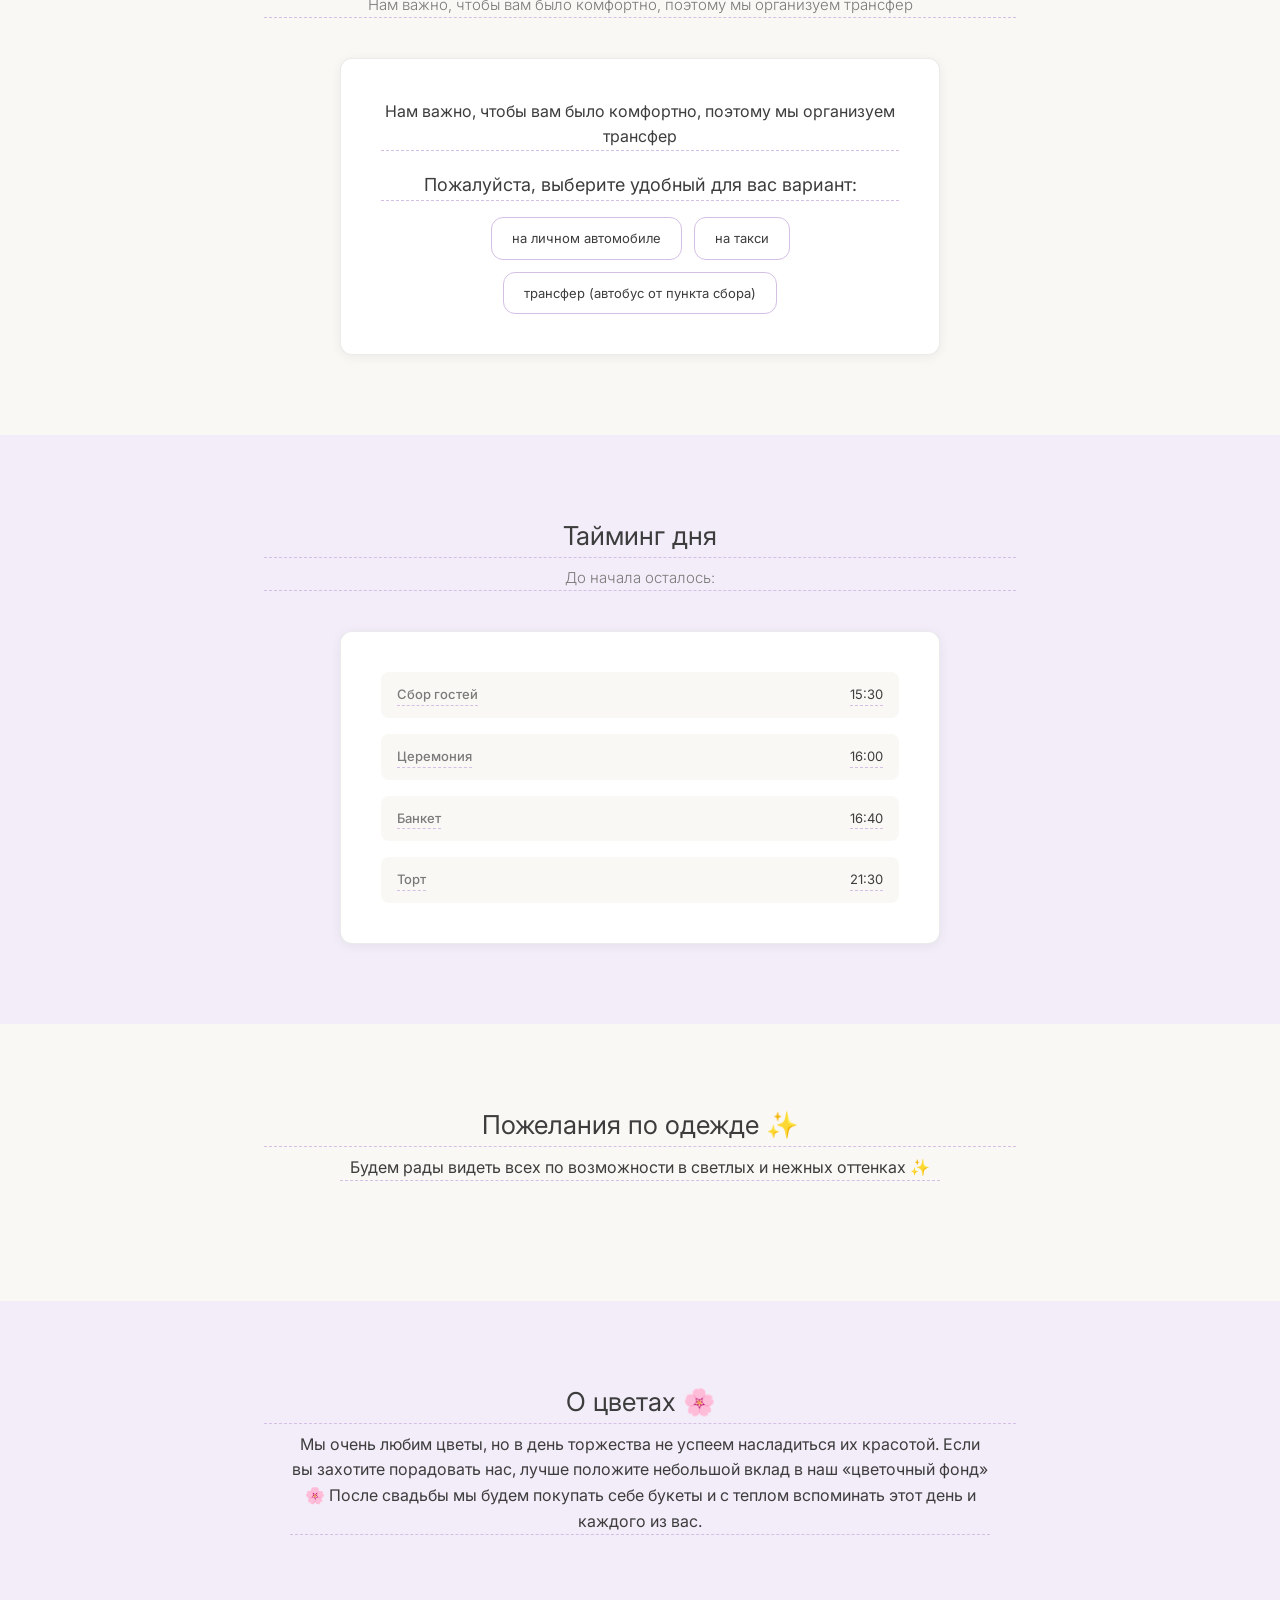
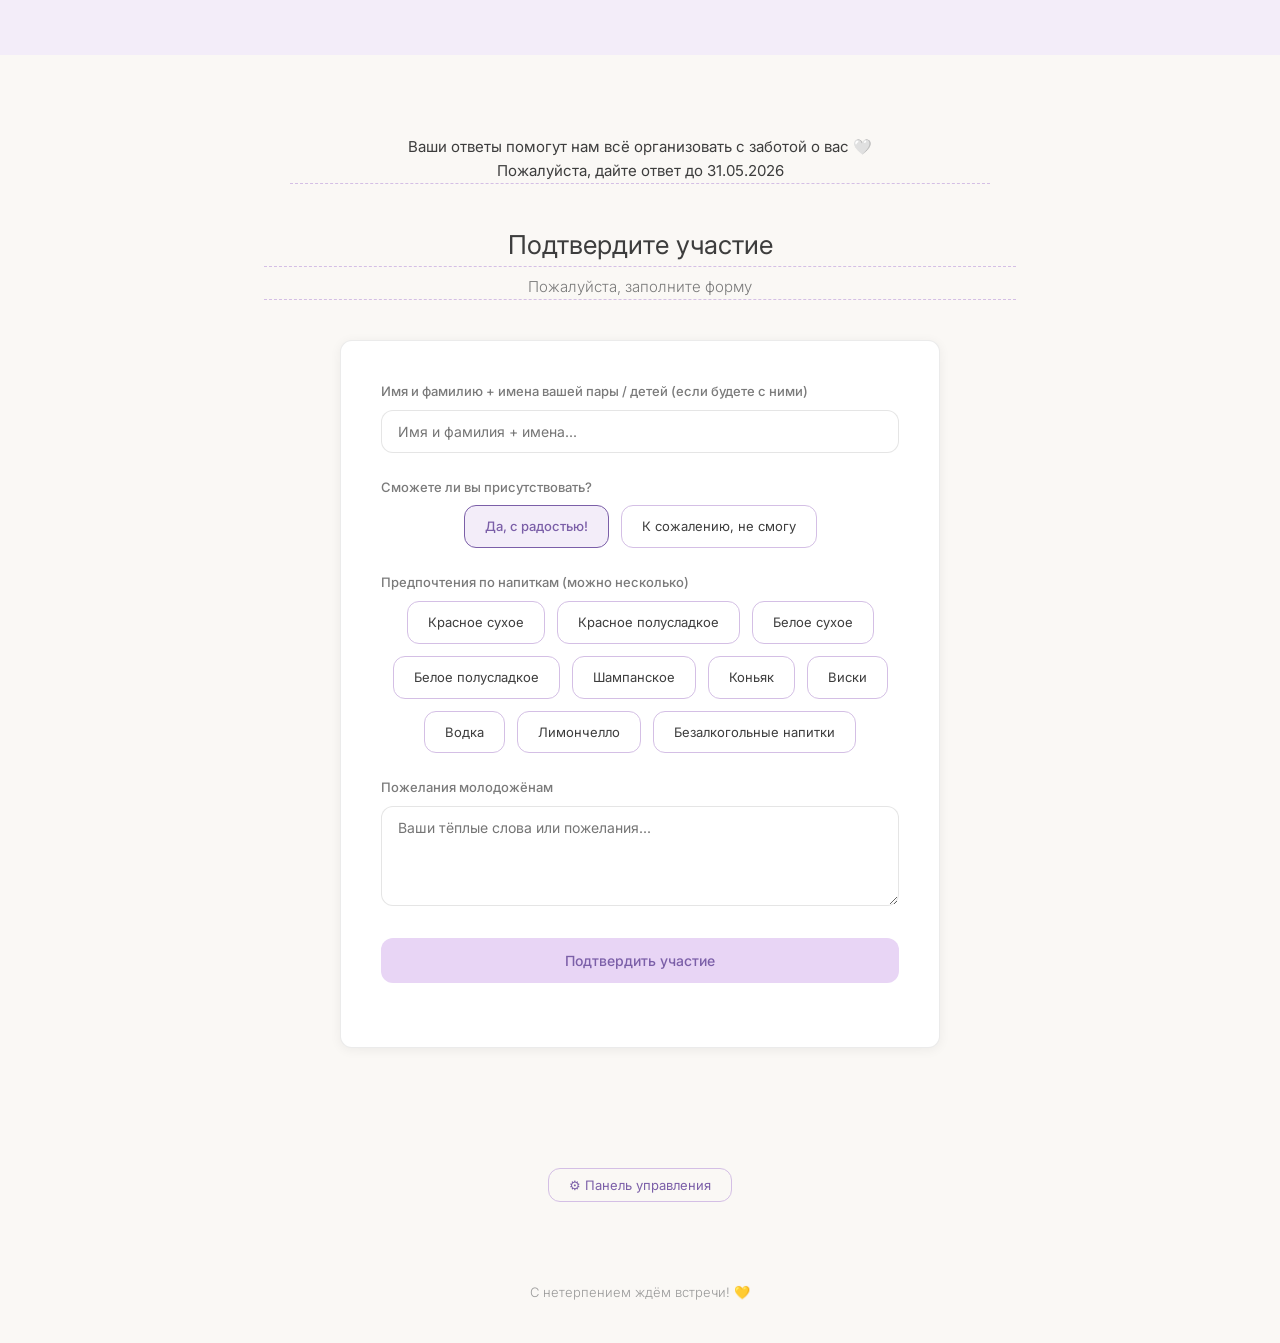
==== commit 68f40af8: "Add floral preview" ====
--- a/wedding-complete.html
+++ b/wedding-complete.html
@@ -40,7 +40,7 @@
 .side-floral {
   position: fixed;
   top: 0;
-  width: 60px;
+  width: 90px;
   height: 100vh;
   z-index: 999;
   pointer-events: none;
@@ -49,54 +49,32 @@
 
 .side-floral--left {
   left: 0;
-  background: linear-gradient(180deg, var(--lavender-soft) 0%, transparent 30%, transparent 70%, var(--lavender-soft) 100%);
+  background: linear-gradient(90deg, rgba(232, 213, 245, 0.8) 0%, rgba(243, 237, 249, 0.4) 60%, transparent 100%);
 }
 
 .side-floral--right {
   right: 0;
-  background: linear-gradient(180deg, var(--lavender-soft) 0%, transparent 30%, transparent 70%, var(--lavender-soft) 100%);
-}
-
-.side-floral__pattern {
+  background: linear-gradient(270deg, rgba(232, 213, 245, 0.8) 0%, rgba(243, 237, 249, 0.4) 60%, transparent 100%);
+}
+
+.side-floral::before {
+  content: '';
   position: absolute;
+  top: 0;
+  left: 0;
   width: 100%;
   height: 100%;
-  opacity: 0.4;
   background-image:
-    radial-gradient(circle at 30% 10%, var(--lavender) 0%, transparent 50%),
-    radial-gradient(circle at 70% 20%, var(--lavender-border) 0%, transparent 40%),
-    radial-gradient(circle at 50% 35%, var(--lavender) 0%, transparent 45%),
-    radial-gradient(circle at 30% 50%, var(--lavender-border) 0%, transparent 50%),
-    radial-gradient(circle at 70% 60%, var(--lavender) 0%, transparent 40%),
-    radial-gradient(circle at 50% 75%, var(--lavender-border) 0%, transparent 45%),
-    radial-gradient(circle at 30% 90%, var(--lavender) 0%, transparent 50%);
-  background-size: 100% 100%;
-}
-
-.side-floral__flower {
-  position: absolute;
-  border-radius: 50%;
-  background: var(--lavender);
-  opacity: 0.5;
-}
-
-.side-floral__flower--1 { width: 20px; height: 20px; top: 8%; left: 15px; background: var(--lavender-text); }
-.side-floral__flower--2 { width: 14px; height: 14px; top: 18%; left: 30px; }
-.side-floral__flower--3 { width: 18px; height: 18px; top: 32%; left: 10px; background: var(--lavender-border); }
-.side-floral__flower--4 { width: 12px; height: 12px; top: 45%; left: 35px; }
-.side-floral__flower--5 { width: 16px; height: 16px; top: 58%; left: 20px; background: var(--lavender-text); }
-.side-floral__flower--6 { width: 20px; height: 20px; top: 72%; left: 15px; }
-.side-floral__flower--7 { width: 14px; height: 14px; top: 85%; left: 30px; background: var(--lavender-border); }
-.side-floral__flower--8 { width: 18px; height: 18px; top: 95%; left: 10px; }
-
-.side-floral--right .side-floral__flower--1 { right: 15px; left: auto; }
-.side-floral--right .side-floral__flower--2 { right: 30px; left: auto; }
-.side-floral--right .side-floral__flower--3 { right: 10px; left: auto; }
-.side-floral--right .side-floral__flower--4 { right: 35px; left: auto; }
-.side-floral--right .side-floral__flower--5 { right: 20px; left: auto; }
-.side-floral--right .side-floral__flower--6 { right: 15px; left: auto; }
-.side-floral--right .side-floral__flower--7 { right: 30px; left: auto; }
-.side-floral--right .side-floral__flower--8 { right: 10px; left: auto; }
+    radial-gradient(ellipse 20px 30px at 45px 5%, rgba(123, 95, 168, 0.3) 0%, transparent 100%),
+    radial-gradient(ellipse 15px 25px at 30px 15%, rgba(212, 191, 229, 0.4) 0%, transparent 100%),
+    radial-gradient(ellipse 25px 20px at 50px 30%, rgba(232, 213, 245, 0.3) 0%, transparent 100%),
+    radial-gradient(ellipse 18px 28px at 35px 50%, rgba(123, 95, 168, 0.25) 0%, transparent 100%),
+    radial-gradient(ellipse 20px 22px at 45px 65%, rgba(212, 191, 229, 0.35) 0%, transparent 100%),
+    radial-gradient(ellipse 15px 30px at 30px 80%, rgba(232, 213, 245, 0.3) 0%, transparent 100%),
+    radial-gradient(ellipse 22px 18px at 50px 95%, rgba(123, 95, 168, 0.2) 0%, transparent 100%);
+  background-size: 90px 100%;
+  opacity: 0.7;
+}
 
 .container {
   max-width: 800px;
@@ -114,12 +92,6 @@
   overflow-x: hidden;
 }
 
-.container {
-  max-width: 800px;
-  margin: 0 auto;
-  padding: 0 24px;
-}
-
 .hero {
   min-height: 100vh;
   display: flex;
@@ -127,77 +99,51 @@
   align-items: center;
   justify-content: center;
   text-align: center;
-  padding: 60px 24px;
-  background: linear-gradient(180deg, var(--lavender-soft) 0%, var(--champagne) 100%);
+  padding: 120px 24px 80px;
+  position: relative;
 }
 
 .hero__names {
-  font-size: 48px;
+  font-size: 36px;
   font-weight: 300;
-  letter-spacing: 4px;
-  text-transform: uppercase;
   color: var(--text-primary);
-  margin-bottom: 16px;
+  line-height: 1.3;
+  margin-bottom: 12px;
 }
 
 .hero__ampersand {
-  font-size: 28px;
+  color: var(--lavender-text);
+  font-weight: 400;
+  margin: 0 4px;
+}
+
+.hero__date {
+  font-size: 16px;
+  color: var(--text-secondary);
   font-weight: 300;
-  color: var(--lavender-text);
-  margin: 0 12px;
-}
-
-.hero__date {
-  font-size: 18px;
-  font-weight: 400;
-  color: var(--text-secondary);
-  letter-spacing: 3px;
-  text-transform: uppercase;
-  margin-bottom: 40px;
-}
-
-.hero__divider {
-  width: 60px;
-  height: 1px;
-  background-color: var(--sandy);
-  margin: 24px 0;
+  margin-bottom: 24px;
+  letter-spacing: 2px;
 }
 
 .hero__subtitle {
   font-size: 15px;
+  color: var(--text-secondary);
   font-weight: 300;
-  color: var(--text-secondary);
-  letter-spacing: 1px;
+  max-width: 500px;
+  margin: 0 auto 48px;
+  line-height: 1.7;
+}
+
+.countdown {
   margin-bottom: 48px;
-}
-
-.countdown {
-  display: flex;
-  gap: 24px;
-  margin-bottom: 48px;
-}
-
-.countdown__item {
-  display: flex;
-  flex-direction: column;
-  align-items: center;
-  min-width: 70px;
-}
-
-.countdown__number {
+  text-align: center;
+}
+
+.countdown__display {
   font-size: 36px;
   font-weight: 300;
   color: var(--text-primary);
   line-height: 1;
-}
-
-.countdown__label {
-  font-size: 11px;
-  font-weight: 500;
-  color: var(--text-light);
-  text-transform: uppercase;
-  letter-spacing: 2px;
-  margin-top: 8px;
 }
 
 .scroll-hint {
@@ -211,7 +157,7 @@
 }
 
 .scroll-hint__text {
-  font-size: 11px;
+  font-size: 12px;
   font-weight: 500;
   color: var(--text-light);
   text-transform: uppercase;
@@ -221,15 +167,15 @@
 .scroll-hint__arrow {
   width: 20px;
   height: 20px;
-  border-right: 1.5px solid var(--sandy-dark);
-  border-bottom: 1.5px solid var(--sandy-dark);
+  border-right: 2px solid var(--text-light);
+  border-bottom: 2px solid var(--text-light);
   transform: rotate(45deg);
 }
 
 @keyframes bounce {
   0%, 20%, 50%, 80%, 100% { transform: translateY(0); }
-  40% { transform: translateY(-8px); }
-  60% { transform: translateY(-4px); }
+  40% { transform: translateY(-10px); }
+  60% { transform: translateY(-5px); }
 }
 
 .section {
@@ -237,94 +183,23 @@
 }
 
 .section--alt {
-  background-color: var(--white);
+  background-color: var(--lavender-soft);
 }
 
 .section__title {
-  font-size: 28px;
+  font-size: 26px;
+  font-weight: 400;
+  text-align: center;
+  color: var(--text-primary);
+  margin-bottom: 8px;
+}
+
+.section__subtitle {
+  font-size: 15px;
   font-weight: 300;
   text-align: center;
-  color: var(--lavender-text);
-  letter-spacing: 2px;
-  text-transform: uppercase;
-  margin-bottom: 12px;
-  position: relative;
-  display: inline-block;
-}
-
-.section__title::after {
-  content: '';
-  position: absolute;
-  bottom: -6px;
-  left: 50%;
-  transform: translateX(-50%);
-  width: 40px;
-  height: 2px;
-  background-color: var(--lavender-border);
-}
-
-.section__subtitle {
-  font-size: 14px;
-  text-align: center;
-  color: var(--text-light);
-  margin-bottom: 48px;
-  margin-top: 18px;
-}
-
-.story {
-  max-width: 600px;
-  margin: 0 auto;
-}
-
-.story__timeline {
-  position: relative;
-  padding-left: 32px;
-}
-
-.story__timeline::before {
-  content: '';
-  position: absolute;
-  left: 7px;
-  top: 0;
-  bottom: 0;
-  width: 1px;
-  background-color: var(--sandy);
-}
-
-.story__item {
-  position: relative;
-  margin-bottom: 36px;
-}
-
-.story__item:last-child {
-  margin-bottom: 0;
-}
-
-.story__dot {
-  position: absolute;
-  left: -32px;
-  top: 4px;
-  width: 15px;
-  height: 15px;
-  border-radius: 50%;
-  background-color: var(--champagne);
-  border: 2px solid var(--sandy-dark);
-}
-
-.story__year {
-  font-size: 13px;
-  font-weight: 600;
-  color: var(--sandy-dark);
-  text-transform: uppercase;
-  letter-spacing: 1px;
-  margin-bottom: 4px;
-}
-
-.story__text {
-  font-size: 15px;
   color: var(--text-secondary);
-  font-weight: 300;
-  line-height: 1.7;
+  margin-bottom: 40px;
 }
 
 .venue-card {
@@ -356,35 +231,77 @@
   color: var(--text-secondary);
   font-weight: 300;
   margin-bottom: 24px;
-  line-height: 1.6;
 }
 
 .venue-card__details {
   display: flex;
-  justify-content: center;
-  gap: 40px;
-  margin-top: 24px;
+  flex-direction: column;
+  gap: 16px;
+  text-align: left;
 }
 
 .venue-card__detail {
   display: flex;
-  flex-direction: column;
-  align-items: center;
+  justify-content: space-between;
+  padding: 12px 16px;
+  background: var(--cream);
+  border-radius: 8px;
 }
 
 .venue-card__detail-label {
-  font-size: 11px;
-  font-weight: 600;
-  color: var(--text-light);
-  text-transform: uppercase;
-  letter-spacing: 1.5px;
-  margin-bottom: 4px;
+  font-size: 13px;
+  font-weight: 500;
+  color: var(--text-secondary);
 }
 
 .venue-card__detail-value {
-  font-size: 15px;
+  font-size: 13px;
+  font-weight: 400;
   color: var(--text-primary);
+}
+
+.drink-options {
+  display: flex;
+  flex-wrap: wrap;
+  gap: 12px;
+  justify-content: center;
+}
+
+.drink-option {
+  position: relative;
+}
+
+.drink-option input[type="checkbox"],
+.drink-option input[type="radio"] {
+  position: absolute;
+  opacity: 0;
+  width: 0;
+  height: 0;
+}
+
+.drink-option__label {
+  display: block;
+  padding: 10px 20px;
+  border: 1px solid var(--lavender-border);
+  border-radius: var(--radius);
+  font-size: 13px;
   font-weight: 400;
+  color: var(--text-primary);
+  cursor: pointer;
+  transition: var(--transition);
+  background: var(--white);
+}
+
+.drink-option input:checked + .drink-option__label {
+  background: var(--lavender-soft);
+  border-color: var(--lavender-text);
+  color: var(--lavender-text);
+  font-weight: 500;
+}
+
+.drink-option__label:hover {
+  border-color: var(--lavender);
+  background: var(--lavender-soft);
 }
 
 .form-card {
@@ -398,44 +315,33 @@
 }
 
 .form-group {
-  margin-bottom: 20px;
-}
-
-.form-group:last-child {
-  margin-bottom: 0;
+  margin-bottom: 24px;
 }
 
 .form-label {
   display: block;
-  font-size: 12px;
-  font-weight: 600;
+  font-size: 13px;
+  font-weight: 500;
   color: var(--text-secondary);
-  text-transform: uppercase;
-  letter-spacing: 1px;
   margin-bottom: 8px;
 }
 
 .form-input {
   width: 100%;
   padding: 12px 16px;
-  font-size: 15px;
+  border: 1px solid rgba(0, 0, 0, 0.1);
+  border-radius: var(--radius);
+  font-size: 14px;
   font-family: 'Inter', sans-serif;
-  font-weight: 400;
   color: var(--text-primary);
-  background: var(--cream);
-  border: var(--border);
-  border-radius: var(--radius);
+  background: var(--white);
+  transition: var(--transition);
+}
+
+.form-input:focus {
   outline: none;
-  transition: var(--transition);
-}
-
-.form-input:focus {
-  border-color: var(--sandy-dark);
-  box-shadow: 0 0 0 3px rgba(201, 184, 150, 0.2);
-}
-
-.form-input::placeholder {
-  color: var(--text-light);
+  border-color: var(--lavender-text);
+  box-shadow: 0 0 0 3px rgba(123, 95, 168, 0.1);
 }
 
 textarea.form-input {
@@ -443,137 +349,67 @@
   resize: vertical;
 }
 
-.drink-preferences {
-  margin-top: 8px;
-}
-
-.drink-preferences__label {
-  font-size: 12px;
-  font-weight: 600;
-  color: var(--text-secondary);
-  text-transform: uppercase;
-  letter-spacing: 1px;
-  margin-bottom: 12px;
-}
-
-.drink-options {
-  display: flex;
-  flex-wrap: wrap;
-  gap: 10px;
-}
-
-.drink-option {
-  position: relative;
-}
-
-.drink-option input[type="radio"] {
-  position: absolute;
-  opacity: 0;
-  pointer-events: none;
-}
-
-.drink-option__label {
+.btn {
   display: inline-block;
-  padding: 8px 18px;
-  font-size: 13px;
-  font-weight: 400;
-  color: var(--text-secondary);
-  background: var(--cream);
-  border: var(--border);
+  padding: 14px 32px;
+  background: var(--lavender);
+  color: var(--lavender-text);
+  border: none;
   border-radius: var(--radius);
+  font-size: 14px;
+  font-weight: 500;
+  font-family: 'Inter', sans-serif;
   cursor: pointer;
   transition: var(--transition);
-  user-select: none;
-}
-
-.drink-option input[type="radio"]:checked + .drink-option__label {
-  background: var(--lavender-soft);
-  border-color: var(--lavender-border);
-  color: var(--lavender-text);
-  font-weight: 500;
-}
-
-.drink-option__label:hover {
-  border-color: var(--sandy);
-}
-
-.btn {
-  display: inline-flex;
-  align-items: center;
-  justify-content: center;
-  padding: 14px 32px;
-  font-size: 14px;
-  font-family: 'Inter', sans-serif;
-  font-weight: 500;
-  color: var(--white);
-  background: var(--lavender-text);
-  border: none;
-  border-radius: var(--radius);
-  cursor: pointer;
-  transition: var(--transition);
-  letter-spacing: 0.5px;
   width: 100%;
 }
 
 .btn:hover {
-  background: #6B46C1;
+  background: var(--lavender-border);
   box-shadow: var(--shadow-hover);
-}
-
-.btn:active {
-  transform: scale(0.98);
 }
 
 .form-message {
   margin-top: 16px;
   padding: 12px 16px;
-  border-radius: var(--radius);
-  font-size: 14px;
+  border-radius: 8px;
+  font-size: 13px;
+  font-weight: 400;
   text-align: center;
   display: none;
 }
 
 .form-message--success {
   display: block;
-  background: #F0F9F0;
-  color: #2D7A2D;
-  border: 1px solid #C8E6C8;
+  background: #E8F5E9;
+  color: #2E7D32;
 }
 
 .form-message--error {
   display: block;
-  background: #FFF0F0;
-  color: #C0392B;
-  border: 1px solid #F5C6C6;
+  background: #FFEBEE;
+  color: #C62828;
 }
 
 .admin-link {
   text-align: center;
-  padding: 40px 0 60px;
+  padding: 40px 24px;
 }
 
 .admin-link__btn {
-  display: inline-flex;
-  align-items: center;
-  gap: 8px;
-  padding: 10px 20px;
-  font-size: 12px;
+  background: none;
+  border: 1px solid var(--lavender-border);
+  color: var(--lavender-text);
+  padding: 8px 20px;
+  border-radius: var(--radius);
+  font-size: 13px;
   font-family: 'Inter', sans-serif;
-  font-weight: 500;
-  color: var(--text-light);
-  background: transparent;
-  border: var(--border);
-  border-radius: var(--radius);
   cursor: pointer;
   transition: var(--transition);
-  letter-spacing: 1px;
-  text-transform: uppercase;
 }
 
 .admin-link__btn:hover {
-  color: var(--text-secondary);
-  border-color: var(--sandy);
-  background: var(--cream);
+  background: var(--lavender-soft);
 }
 
 .admin-overlay {
@@ -583,79 +419,94 @@
   left: 0;
   width: 100%;
   height: 100%;
-  background: rgba(250, 248, 245, 0.97);
-  z-index: 1000;
+  background: rgba(0, 0, 0, 0.5);
+  z-index: 10000;
+  align-items: center;
+  justify-content: center;
+}
+
+.admin-overlay.active {
+  display: flex;
+}
+
+.admin-login {
+  background: var(--white);
+  border-radius: var(--radius);
+  padding: 40px;
+  max-width: 400px;
+  width: 90%;
+  box-shadow: var(--shadow-hover);
+}
+
+.admin-login__title {
+  font-size: 20px;
+  font-weight: 400;
+  text-align: center;
+  margin-bottom: 24px;
+  color: var(--text-primary);
+}
+
+.admin-panel {
+  background: var(--white);
+  border-radius: var(--radius);
+  padding: 32px;
+  max-width: 900px;
+  width: 90%;
+  max-height: 80vh;
   overflow-y: auto;
-  padding: 40px 24px;
-}
-
-.admin-overlay.active {
-  display: block;
-}
-
-.admin-panel {
-  max-width: 900px;
-  margin: 0 auto;
+  box-shadow: var(--shadow-hover);
 }
 
 .admin-panel__header {
   display: flex;
   justify-content: space-between;
   align-items: center;
-  margin-bottom: 32px;
-  padding-bottom: 20px;
-  border-bottom: 1px solid var(--lavender-border);
+  margin-bottom: 24px;
 }
 
 .admin-panel__title {
-  font-size: 24px;
+  font-size: 22px;
+  font-weight: 400;
+  color: var(--text-primary);
+}
+
+.admin-panel__close {
+  background: none;
+  border: none;
+  font-size: 28px;
+  cursor: pointer;
+  color: var(--text-secondary);
+  line-height: 1;
+}
+
+.admin-stats {
+  display: flex;
+  gap: 16px;
+  margin-bottom: 24px;
+}
+
+.stat-card {
+  flex: 1;
+  background: var(--lavender-soft);
+  border-radius: var(--radius);
+  padding: 20px;
+  text-align: center;
+}
+
+.stat-card__number {
+  font-size: 32px;
   font-weight: 300;
-  color: var(--text-primary);
-  letter-spacing: 2px;
+  color: var(--lavender-text);
+  line-height: 1;
+}
+
+.stat-card__label {
+  font-size: 12px;
+  font-weight: 500;
+  color: var(--text-secondary);
+  margin-top: 4px;
   text-transform: uppercase;
-}
-
-.admin-panel__close {
-  width: 40px;
-  height: 40px;
-  display: flex;
-  align-items: center;
-  justify-content: center;
-  font-size: 24px;
-  color: var(--text-light);
-  background: transparent;
-  border: var(--border);
-  border-radius: var(--radius);
-  cursor: pointer;
-  transition: var(--transition);
-}
-
-.admin-panel__close:hover {
-  color: var(--text-primary);
-  background: var(--cream);
-}
-
-.admin-login {
-  max-width: 400px;
-  margin: 100px auto;
-  background: var(--white);
-  border: var(--border);
-  border-radius: var(--radius);
-  box-shadow: var(--shadow);
-  padding: 40px;
-  text-align: center;
-}
-
-.admin-login__title {
-  font-size: 20px;
-  font-weight: 300;
-  color: var(--text-primary);
   letter-spacing: 1px;
-  margin-bottom: 24px;
-}
-
-.admin-login .form-group {
-  text-align: left;
 }
 
 .admin-controls {
@@ -669,97 +520,50 @@
   flex: 1;
   min-width: 200px;
   padding: 10px 16px;
+  border: 1px solid rgba(0, 0, 0, 0.1);
+  border-radius: var(--radius);
   font-size: 14px;
   font-family: 'Inter', sans-serif;
-  color: var(--text-primary);
-  background: var(--cream);
-  border: var(--border);
-  border-radius: var(--radius);
-  outline: none;
-  transition: var(--transition);
-}
-
-.admin-controls__search:focus {
-  border-color: var(--sandy-dark);
 }
 
 .admin-btn {
   padding: 10px 20px;
-  font-size: 12px;
-  font-family: 'Inter', sans-serif;
-  font-weight: 500;
-  color: var(--white);
-  background: var(--lavender-text);
+  background: var(--lavender);
+  color: var(--lavender-text);
   border: none;
   border-radius: var(--radius);
+  font-size: 13px;
+  font-weight: 500;
+  font-family: 'Inter', sans-serif;
   cursor: pointer;
   transition: var(--transition);
-  letter-spacing: 0.5px;
-  text-transform: uppercase;
-  white-space: nowrap;
 }
 
 .admin-btn:hover {
-  background: #6B46C1;
+  background: var(--lavender-border);
+}
+
+.admin-btn--secondary {
+  background: var(--cream);
+  color: var(--text-secondary);
+  border: 1px solid var(--lavender-border);
+}
+
+.admin-btn--secondary:hover {
+  background: var(--lavender-soft);
 }
 
 .admin-btn--danger {
-  background: #C0392B;
+  background: #FFEBEE;
+  color: #C62828;
 }
 
 .admin-btn--danger:hover {
-  background: #A93226;
-}
-
-.admin-btn--secondary {
-  background: transparent;
-  color: var(--text-secondary);
-  border: var(--border);
-}
-
-.admin-btn--secondary:hover {
-  background: var(--cream);
-  color: var(--text-primary);
-}
-
-.admin-stats {
-  display: flex;
-  gap: 16px;
-  margin-bottom: 24px;
-  flex-wrap: wrap;
-}
-
-.stat-card {
-  flex:1;
-  min-width: 120px;
-  background: var(--lavender-soft);
-  border: 1px solid var(--lavender-border);
-  border-radius: var(--radius);
-  padding: 20px;
-  text-align: center;
-}
-
-.stat-card__number {
-  font-size: 28px;
-  font-weight: 300;
-  color: var(--text-primary);
-  line-height: 1;
-}
-
-.stat-card__label {
-  font-size: 11px;
-  font-weight: 600;
-  color: var(--text-light);
-  text-transform: uppercase;
-  letter-spacing: 1.5px;
-  margin-top: 8px;
+  background: #FFCDD2;
 }
 
 .guest-table-wrapper {
   overflow-x: auto;
-  border: var(--border);
-  border-radius: var(--radius);
-  box-shadow: var(--shadow);
 }
 
 .guest-table {
@@ -768,186 +572,72 @@
   font-size: 14px;
 }
 
-.guest-table thead {
-  background: var(--lavender-soft);
-}
-
 .guest-table th {
-  padding: 14px 16px;
   text-align: left;
-  font-size: 11px;
-  font-weight: 600;
-  color: var(--text-light);
+  padding: 12px 16px;
+  font-weight: 500;
+  color: var(--text-secondary);
+  border-bottom: 2px solid var(--lavender-border);
+  font-size: 12px;
   text-transform: uppercase;
   letter-spacing: 1px;
-  border-bottom: var(--border);
-  white-space: nowrap;
 }
 
 .guest-table td {
-  padding: 14px 16px;
+  padding: 12px 16px;
+  border-bottom: 1px solid rgba(0, 0, 0, 0.05);
   color: var(--text-primary);
-  border-bottom: 1px solid rgba(0, 0, 0, 0.04);
-  vertical-align: top;
-}
-
-.guest-table tbody tr:hover {
-  background: rgba(245, 230, 211, 0.3);
-}
-
-.guest-table tbody tr:last-child td {
-  border-bottom: none;
-}
-
-.guest-table__delete {
-  padding: 6px 12px;
-  font-size: 11px;
-  font-family: 'Inter', sans-serif;
-  font-weight: 500;
-  color: #C0392B;
-  background: transparent;
-  border: 1px solid #F5C6C6;
-  border-radius: var(--radius);
-  cursor: pointer;
-  transition: var(--transition);
-}
-
-.guest-table__delete:hover {
-  background: #FFF0F0;
-}
-
-.guest-table__wishes {
-  max-width: 200px;
-  font-size: 13px;
-  color: var(--text-secondary);
-  font-weight: 300;
-  line-height: 1.5;
 }
 
 .guest-table__drink {
   display: inline-block;
   padding: 4px 10px;
+  background: var(--lavender-soft);
+  color: var(--lavender-text);
+  border-radius: 20px;
   font-size: 12px;
-  color: var(--lavender-text);
-  background: var(--lavender-soft);
-  border: 1px solid var(--lavender-border);
-  border-radius: 8px;
+  margin: 2px;
+}
+
+.guest-table__wishes {
+  font-size: 12px;
+  color: var(--text-secondary);
+  max-width: 200px;
+  overflow: hidden;
+  text-overflow: ellipsis;
   white-space: nowrap;
+}
+
+.guest-table__delete {
+  padding: 6px 14px;
+  background: #FFEBEE;
+  color: #C62828;
+  border: none;
+  border-radius: 6px;
+  font-size: 12px;
+  font-family: 'Inter', sans-serif;
+  cursor: pointer;
+  transition: var(--transition);
+}
+
+.guest-table__delete:hover {
+  background: #FFCDD2;
 }
 
 .empty-state {
   text-align: center;
-  padding: 60px 20px;
+  padding: 40px;
   color: var(--text-light);
   font-size: 14px;
-  font-weight: 300;
+  display: none;
 }
 
 .footer {
   text-align: center;
   padding: 40px 24px;
-  font-size: 12px;
+  font-size: 13px;
   color: var(--text-light);
   font-weight: 300;
-  letter-spacing: 1px;
-}
-
-@media (max-width: 768px) {
-  .hero__names {
-    font-size: 32px;
-    letter-spacing: 2px;
-  }
-
-  .hero__ampersand {
-    font-size: 20px;
-  }
-
-  .hero__date {
-    font-size: 15px;
-  }
-
-  .countdown {
-    gap: 16px;
-  }
-
-  .countdown__number {
-    font-size: 28px;
-  }
-
-  .section {
-    padding: 60px 0;
-  }
-
-  .section__title {
-    font-size: 22px;
-  }
-
-  .form-card,
-  .venue-card {
-    padding: 28px 24px;
-  }
-
-  .venue-card__details {
-    flex-direction: column;
-    gap: 20px;
-  }
-
-  .admin-login {
-    margin: 60px auto;
-    padding: 28px 24px;
-  }
-
-  .admin-controls {
-    flex-direction: column;
-  }
-
-  .admin-stats {
-    flex-direction: column;
-  }
-
-  .guest-table {
-    font-size: 13px;
-  }
-
-  .guest-table th,
-  .guest-table td {
-    padding: 10px 12px;
-  }
-
-  .guest-table__wishes {
-    max-width: 140px;
-  }
-}
-
-@media (max-width: 480px) {
-  .hero__names {
-    font-size: 26px;
-  }
-
-  .countdown {
-    gap: 12px;
-  }
-
-  .countdown__item {
-    min-width: 56px;
-  }
-
-  .countdown__number {
-    font-size: 24px;
-  }
-
-  .drink-options {
-    flex-direction: column;
-  }
-
-  .drink-option {
-    width: 100%;
-  }
-
-  .drink-option__label {
-    display: block;
-    text-align: center;
-  }
 }
 
 [contenteditable="true"] {
@@ -964,58 +654,94 @@
   border-bottom-color: var(--lavender-text);
   background: rgba(123, 95, 168, 0.05);
 }
+
+@media (max-width: 768px) {
+  .hero__names {
+    font-size: 28px;
+  }
+
+  .hero__date {
+    font-size: 15px;
+  }
+
+  .countdown__display {
+    font-size: 28px;
+  }
+
+  .section {
+    padding: 60px 0;
+  }
+
+  .section__title {
+    font-size: 22px;
+  }
+
+  .form-card,
+  .venue-card {
+    padding: 28px 24px;
+  }
+
+  .venue-card__details {
+    flex-direction: column;
+    gap: 20px;
+  }
+
+  .admin-stats {
+    flex-direction: column;
+  }
+
+  .admin-panel {
+    padding: 20px;
+  }
+
+  .guest-table {
+    font-size: 12px;
+  }
+
+  .guest-table th,
+  .guest-table td {
+    padding: 8px 12px;
+  }
+}
+
+@media (max-width: 480px) {
+  .hero__names {
+    font-size: 26px;
+  }
+
+  .countdown__display {
+    font-size: 24px;
+  }
+
+  .drink-options {
+    flex-direction: column;
+  }
+
+  .drink-option {
+    width: 100%;
+  }
+
+  .drink-option__label {
+    display: block;
+    text-align: center;
+  }
+}
   </style>
 </head>
 <body>
 
-  <div class="side-floral side-floral--left">
-    <div class="side-floral__pattern"></div>
-    <div class="side-floral__flower side-floral__flower--1"></div>
-    <div class="side-floral__flower side-floral__flower--2"></div>
-    <div class="side-floral__flower side-floral__flower--3"></div>
-    <div class="side-floral__flower side-floral__flower--4"></div>
-    <div class="side-floral__flower side-floral__flower--5"></div>
-    <div class="side-floral__flower side-floral__flower--6"></div>
-    <div class="side-floral__flower side-floral__flower--7"></div>
-    <div class="side-floral__flower side-floral__flower--8"></div>
-  </div>
-
-  <div class="side-floral side-floral--right">
-    <div class="side-floral__pattern"></div>
-    <div class="side-floral__flower side-floral__flower--1"></div>
-    <div class="side-floral__flower side-floral__flower--2"></div>
-    <div class="side-floral__flower side-floral__flower--3"></div>
-    <div class="side-floral__flower side-floral__flower--4"></div>
-    <div class="side-floral__flower side-floral__flower--5"></div>
-    <div class="side-floral__flower side-floral__flower--6"></div>
-    <div class="side-floral__flower side-floral__flower--7"></div>
-    <div class="side-floral__flower side-floral__flower--8"></div>
-  </div>
+  <div class="side-floral side-floral--left"></div>
+  <div class="side-floral side-floral--right"></div>
 
   <section class="hero">
     <h1 class="hero__names" contenteditable="true" spellcheck="false">
-      Дарья<span class="hero__ampersand">&</span>Александр
+      Александр и Дарья<span class="hero__ampersand">&</span>приглашают вас на свою свадьбу
     </h1>
-    <p class="hero__subtitle" contenteditable="true" spellcheck="false">Приглашение на свадьбу</p>
-    <p class="hero__date" contenteditable="true" spellcheck="false">21 июня 2026</p>
+    <p class="hero__date" contenteditable="true" spellcheck="false">21 июня 2026 года, воскресенье</p>
+    <p class="hero__subtitle" contenteditable="true" spellcheck="false">Мы очень ждали момента, когда сможем разделить с вами один из самых важных и счастливых дней нашей жизни — день нашей свадьбы</p>
 
     <div class="countdown">
-      <div class="countdown__item">
-        <span class="countdown__number" id="countdown-days">0</span>
-        <span class="countdown__label">дней</span>
-      </div>
-      <div class="countdown__item">
-        <span class="countdown__number" id="countdown-hours">0</span>
-        <span class="countdown__label">часов</span>
-      </div>
-      <div class="countdown__item">
-        <span class="countdown__number" id="countdown-mins">0</span>
-        <span class="countdown__label">минут</span>
-      </div>
-      <div class="countdown__item">
-        <span class="countdown__number" id="countdown-secs">0</span>
-        <span class="countdown__label">секунд</span>
-      </div>
+      <div class="countdown__display" id="countdown-display">0 дней</div>
     </div>
 
     <div class="scroll-hint">
@@ -1024,120 +750,183 @@
     </div>
   </section>
 
-  <section class="section" id="story">
+  <section class="section" id="venue">
     <div class="container">
-      <h2 class="section__title" contenteditable="true" spellcheck="false">Наша история</h2>
-      <p class="section__subtitle" contenteditable="true" spellcheck="false">Как всё начиналось</p>
-
-      <div class="story">
-        <div class="story__timeline">
-          <div class="story__item">
-            <div class="story__dot"></div>
-            <div class="story__year" contenteditable="true" spellcheck="false">2019</div>
-            <div class="story__text" contenteditable="true" spellcheck="false">Мы встретились на дне рождения общего друга. Разговор за шампанским затянулся до утра.</div>
-          </div>
-          <div class="story__item">
-            <div class="story__dot"></div>
-            <div class="story__year" contenteditable="true" spellcheck="false">2020</div>
-            <div class="story__text" contenteditable="true" spellcheck="false">Первое путешествие вдвоём. Поняли, что хотим видеть друг друга каждое утро.</div>
-          </div>
-          <div class="story__item">
-            <div class="story__dot"></div>
-            <div class="story__year" contenteditable="true" spellcheck="false">2023</div>
-            <div class="story__text" contenteditable="true" spellcheck="false">Год, полный совместных открытий, переездов и планов на будущее. Мы стали настоящей командой.</div>
-          </div>
-          <div class="story__item">
-            <div class="story__dot"></div>
-            <div class="story__year" contenteditable="true" spellcheck="false">2025</div>
-            <div class="story__text" contenteditable="true" spellcheck="false">Осенью Александр сделал предложение на берегу моря под закат. Дарья сказала «Да!» без секунды сомнений.</div>
-          </div>
-          <div class="story__item">
-            <div class="story__dot"></div>
-            <div class="story__year" contenteditable="true" spellcheck="false">2026</div>
-            <div class="story__text" contenteditable="true" spellcheck="false">Мы приглашаем вас стать частью нашей истории. Ждём вас на нашей свадьбе!</div>
+      <h2 class="section__title" contenteditable="true" spellcheck="false">Локация</h2>
+      <p class="section__subtitle" contenteditable="true" spellcheck="false">Где будем праздновать</p>
+
+      <div class="venue-card">
+        <span class="venue-card__icon">&#9968;</span>
+        <h3 class="venue-card__name" contenteditable="true" spellcheck="false">База отдыха «Маяк»</h3>
+        <p class="venue-card__address" contenteditable="true" spellcheck="false">
+          Самарская область, Ставропольский район, с.п. Васильевка
+        </p>
+        <div class="venue-card__details">
+          <div class="venue-card__detail">
+            <span class="venue-card__detail-label">Ссылка на навигацию</span>
+            <span class="venue-card__detail-value" contenteditable="true" spellcheck="false">
+              <a href="https://yandex.ru/navi/org/mayak/28701397180?si=4373ty1h6ku1prffagqdzzdrmr" target="_blank" style="color: var(--lavender-text); text-decoration: none;">Открыть в Яндекс.Картах</a>
+            </span>
           </div>
         </div>
       </div>
     </div>
   </section>
 
-  <section class="section section--alt" id="venue">
+  <section class="section" id="transfer">
     <div class="container">
-      <h2 class="section__title" contenteditable="true" spellcheck="false">Место и время</h2>
-      <p class="section__subtitle" contenteditable="true" spellcheck="false">Где и когда будет праздник</p>
-
-        <div class="venue-card">
-        <span class="venue-card__icon">&#9968;</span>
-        <h3 class="venue-card__name" contenteditable="true" spellcheck="false">Загородный клуб «Усадьба»</h3>
-        <p class="venue-card__address" contenteditable="true" spellcheck="false">
-          Московская область, Красногорский район,<br>
-          д. Лохино, стр. 1
+      <h2 class="section__title" contenteditable="true" spellcheck="false">Трансфер</h2>
+      <p class="section__subtitle" contenteditable="true" spellcheck="false">Нам важно, чтобы вам было комфортно, поэтому мы организуем трансфер</p>
+
+      <div class="venue-card">
+        <p contenteditable="true" spellcheck="false" style="margin-bottom:20px; line-height:1.6;">
+          Нам важно, чтобы вам было комфортно, поэтому мы организуем трансфер
         </p>
-        <div class="venue-card__details">
-          <div class="venue-card__detail">
-            <span class="venue-card__detail-label">Дата</span>
-            <span class="venue-card__detail-value" contenteditable="true" spellcheck="false">21 июня 2026</span>
+        <h3 class="section__title" contenteditable="true" spellcheck="false" style="font-size:18px; margin-bottom:16px;">Пожалуйста, выберите удобный для вас вариант:</h3>
+        <div class="drink-options" style="justify-content:center;">
+          <div class="drink-option">
+            <input type="checkbox" name="transfer" value="на личном автомобиле" id="transfer-car">
+            <label class="drink-option__label" for="transfer-car">на личном автомобиле</label>
           </div>
-          <div class="venue-card__detail">
-            <span class="venue-card__detail-label">Сбор гостей</span>
-            <span class="venue-card__detail-value" contenteditable="true" spellcheck="false">14:00</span>
+          <div class="drink-option">
+            <input type="checkbox" name="transfer" value="на такси" id="transfer-taxi">
+            <label class="drink-option__label" for="transfer-taxi">на такси</label>
           </div>
-          <div class="venue-card__detail">
-            <span class="venue-card__detail-label">Начало церемонии</span>
-            <span class="venue-card__detail-value" contenteditable="true" spellcheck="false">15:00</span>
+          <div class="drink-option">
+            <input type="checkbox" name="transfer" value="трансфер (автобус от пункта сбора)" id="transfer-bus">
+            <label class="drink-option__label" for="transfer-bus">трансфер (автобус от пункта сбора)</label>
           </div>
         </div>
       </div>
     </div>
   </section>
 
+  <section class="section section--alt" id="timing">
+    <div class="container">
+      <h2 class="section__title" contenteditable="true" spellcheck="false">Тайминг дня</h2>
+      <p class="section__subtitle" contenteditable="true" spellcheck="false">До начала осталось: <span id="countdown-display"></span></p>
+
+      <div class="venue-card">
+        <div class="venue-card__details" style="flex-direction:column; gap:16px;">
+          <div class="venue-card__detail" style="justify-content:space-between; display:flex;">
+            <span class="venue-card__detail-label" contenteditable="true" spellcheck="false">Сбор гостей</span>
+            <span class="venue-card__detail-value" contenteditable="true" spellcheck="false">15:30</span>
+          </div>
+          <div class="venue-card__detail" style="justify-content:space-between; display:flex;">
+            <span class="venue-card__detail-label" contenteditable="true" spellcheck="false">Церемония</span>
+            <span class="venue-card__detail-value" contenteditable="true" spellcheck="false">16:00</span>
+          </div>
+          <div class="venue-card__detail" style="justify-content:space-between; display:flex;">
+            <span class="venue-card__detail-label" contenteditable="true" spellcheck="false">Банкет</span>
+            <span class="venue-card__detail-value" contenteditable="true" spellcheck="false">16:40</span>
+          </div>
+          <div class="venue-card__detail" style="justify-content:space-between; display:flex;">
+            <span class="venue-card__detail-label" contenteditable="true" spellcheck="false">Торт</span>
+            <span class="venue-card__detail-value" contenteditable="true" spellcheck="false">21:30</span>
+          </div>
+        </div>
+      </div>
+    </div>
+  </section>
+
+  <section class="section" id="dresscode">
+    <div class="container">
+      <h2 class="section__title" contenteditable="true" spellcheck="false">Пожелания по одежде ✨</h2>
+      <p contenteditable="true" spellcheck="false" style="text-align:center; max-width:600px; margin:0 auto 40px; line-height:1.6;">
+        Будем рады видеть всех по возможности в светлых и нежных оттенках ✨
+      </p>
+    </div>
+  </section>
+
+  <section class="section section--alt" id="flowerfund">
+    <div class="container">
+      <h2 class="section__title" contenteditable="true" spellcheck="false">О цветах 🌸</h2>
+      <p contenteditable="true" spellcheck="false" style="text-align:center; max-width:700px; margin:0 auto 40px; line-height:1.6;">
+        Мы очень любим цветы, но в день торжества не успеем насладиться их красотой. Если вы захотите порадовать нас, лучше положите небольшой вклад в наш «цветочный фонд» 🌸 После свадьбы мы будем покупать себе букеты и с теплом вспоминать этот день и каждого из вас.
+      </p>
+    </div>
+  </section>
+
   <section class="section" id="rsvp">
     <div class="container">
+      <p contenteditable="true" spellcheck="false" style="text-align:center; max-width:700px; margin:0 auto 40px; line-height:1.6; font-size:15px;">
+        Ваши ответы помогут нам всё организовать с заботой о вас 🤍<br>
+        Пожалуйста, дайте ответ до 31.05.2026
+      </p>
       <h2 class="section__title" contenteditable="true" spellcheck="false">Подтвердите участие</h2>
-      <p class="section__subtitle" contenteditable="true" spellcheck="false">Пожалуйста, заполните форму до 1 июня</p>
+      <p class="section__subtitle" contenteditable="true" spellcheck="false">Пожалуйста, заполните форму</p>
 
       <form class="form-card" id="guest-form">
         <div class="form-group">
-          <label class="form-label" for="guest-firstname">Имя</label>
-          <input class="form-input" type="text" id="guest-firstname" placeholder="Ваше имя" required>
+          <label class="form-label" for="guest-name">Имя и фамилию + имена вашей пары / детей (если будете с ними)</label>
+          <input class="form-input" type="text" id="guest-name" placeholder="Имя и фамилия + имена..." required>
         </div>
+        
         <div class="form-group">
-          <label class="form-label" for="guest-lastname">Фамилия</label>
-          <input class="form-input" type="text" id="guest-lastname" placeholder="Ваша фамилия" required>
+          <label class="form-label">Сможете ли вы присутствовать?</label>
+          <div class="drink-options" style="justify-content:center;">
+            <div class="drink-option">
+              <input type="radio" name="attendance" value="Да, с радостью!" id="att-yes" checked>
+              <label class="drink-option__label" for="att-yes">Да, с радостью!</label>
+            </div>
+            <div class="drink-option">
+              <input type="radio" name="attendance" value="К сожалению, не смогу" id="att-no">
+              <label class="drink-option__label" for="att-no">К сожалению, не смогу</label>
+            </div>
+          </div>
         </div>
+
         <div class="form-group">
-          <label class="form-label" for="guest-persons">Количество гостей</label>
-          <input class="form-input" type="number" id="guest-persons" min="1" max="10" value="1">
+          <label class="form-label">Предпочтения по напиткам (можно несколько)</label>
+          <div class="drink-options" style="justify-content:center;">
+            <div class="drink-option">
+              <input type="checkbox" name="drink" value="Красное сухое" id="drink-red-dry">
+              <label class="drink-option__label" for="drink-red-dry">Красное сухое</label>
+            </div>
+            <div class="drink-option">
+              <input type="checkbox" name="drink" value="Красное полусладкое" id="drink-red-sweet">
+              <label class="drink-option__label" for="drink-red-sweet">Красное полусладкое</label>
+            </div>
+            <div class="drink-option">
+              <input type="checkbox" name="drink" value="Белое сухое" id="drink-white-dry">
+              <label class="drink-option__label" for="drink-white-dry">Белое сухое</label>
+            </div>
+            <div class="drink-option">
+              <input type="checkbox" name="drink" value="Белое полусладкое" id="drink-white-sweet">
+              <label class="drink-option__label" for="drink-white-sweet">Белое полусладкое</label>
+            </div>
+            <div class="drink-option">
+              <input type="checkbox" name="drink" value="Шампанское" id="drink-sparkling">
+              <label class="drink-option__label" for="drink-sparkling">Шампанское</label>
+            </div>
+            <div class="drink-option">
+              <input type="checkbox" name="drink" value="Коньяк" id="drink-cognac">
+              <label class="drink-option__label" for="drink-cognac">Коньяк</label>
+            </div>
+            <div class="drink-option">
+              <input type="checkbox" name="drink" value="Виски" id="drink-whisky">
+              <label class="drink-option__label" for="drink-whisky">Виски</label>
+            </div>
+            <div class="drink-option">
+              <input type="checkbox" name="drink" value="Водка" id="drink-vodka">
+              <label class="drink-option__label" for="drink-vodka">Водка</label>
+            </div>
+            <div class="drink-option">
+              <input type="checkbox" name="drink" value="Лимончелло" id="drink-limoncello">
+              <label class="drink-option__label" for="drink-limoncello">Лимончелло</label>
+            </div>
+            <div class="drink-option">
+              <input type="checkbox" name="drink" value="Безалкогольные напитки" id="drink-soft">
+              <label class="drink-option__label" for="drink-soft">Безалкогольные напитки</label>
+            </div>
+          </div>
         </div>
-        <div class="form-group">
-          <label class="form-label" for="guest-contact">Телефон или e-mail</label>
-          <input class="form-input" type="text" id="guest-contact" placeholder="+7 900 000-00-00 или email@example.com" required>
-        </div>
+
         <div class="form-group">
           <label class="form-label" for="guest-wishes">Пожелания молодожёнам</label>
           <textarea class="form-input" id="guest-wishes" placeholder="Ваши тёплые слова или пожелания..."></textarea>
         </div>
-        <div class="form-group drink-preferences">
-          <div class="drink-preferences__label">Предпочтения по напиткам</div>
-          <div class="drink-options">
-            <div class="drink-option">
-              <input type="radio" name="drink" value="Безалкогольное" id="drink-soft" checked>
-              <label class="drink-option__label" for="drink-soft">Безалкогольное</label>
-            </div>
-            <div class="drink-option">
-              <input type="radio" name="drink" value="Игристое" id="drink-sparkling">
-              <label class="drink-option__label" for="drink-sparkling">Игристое</label>
-            </div>
-            <div class="drink-option">
-              <input type="radio" name="drink" value="Крепкий алкоголь" id="drink-strong">
-              <label class="drink-option__label" for="drink-strong">Крепкий алкоголь</label>
-            </div>
-            <div class="drink-option">
-              <input type="radio" name="drink" value="Пиво/Вино" id="drink-beerwine">
-              <label class="drink-option__label" for="drink-beerwine">Пиво / Вино</label>
-            </div>
-          </div>
-        </div>
+        
         <div class="form-group">
           <button type="submit" class="btn">Подтвердить участие</button>
         </div>
@@ -1192,7 +981,7 @@
       </div>
 
       <div class="admin-controls">
-        <input class="admin-controls__search" type="text" id="admin-search" placeholder="Поиск по имени, фамилии или контакту...">
+        <input class="admin-controls__search" type="text" id="admin-search" placeholder="Поиск по имени или пожеланиям...">
         <button class="admin-btn" id="admin-export">Экспорт CSV</button>
         <button class="admin-btn admin-btn--danger" id="admin-delete-all">Удалить всё</button>
       </div>
@@ -1202,10 +991,9 @@
           <thead>
             <tr>
               <th>Имя</th>
-              <th>Фамилия</th>
-              <th>Персон</th>
-              <th>Контакт</th>
-              <th>Напиток</th>
+              <th>Присутствие</th>
+              <th>Трансфер</th>
+              <th>Напитки</th>
               <th>Пожелания</th>
               <th></th>
             </tr>
@@ -1218,10 +1006,9 @@
   </div>
 
   <footer class="footer">
-    Дарья & Александр — 21 июня 2026
+    С нетерпением ждём встречи! 💛
   </footer>
 
-  <script src="script.js"></script>
   <script>
 (function () {
   const STORAGE_KEY = 'wedding_guests_daria_alexander';
@@ -1246,29 +1033,19 @@
 
   function initCountdown() {
     const target = new Date('2026-06-21T15:00:00').getTime();
-    const daysEl = document.getElementById('countdown-days');
-    const hoursEl = document.getElementById('countdown-hours');
-    const minsEl = document.getElementById('countdown-mins');
-    const secsEl = document.getElementById('countdown-secs');
+    const displayEl = document.getElementById('countdown-display');
 
     function update() {
       const now = Date.now();
       const diff = target - now;
       if (diff <= 0) {
-        daysEl.textContent = '0';
-        hoursEl.textContent = '0';
-        minsEl.textContent = '0';
-        secsEl.textContent = '0';
+        if (displayEl) displayEl.textContent = '0 дней';
         return;
       }
       const days = Math.floor(diff / (1000 * 60 * 60 * 24));
-      const hours = Math.floor((diff / (1000 * 60 * 60)) % 24);
-      const mins = Math.floor((diff / (1000 * 60)) % 60);
-      const secs = Math.floor((diff / 1000) % 60);
-      daysEl.textContent = days;
-      hoursEl.textContent = hours;
-      minsEl.textContent = mins;
-      secsEl.textContent = secs;
+      if (displayEl) {
+        displayEl.textContent = days + ' дней';
+      }
     }
 
     update();
@@ -1284,31 +1061,29 @@
     form.addEventListener('submit', function (e) {
       e.preventDefault();
 
-      const firstName = document.getElementById('guest-firstname').value.trim();
-      const lastName = document.getElementById('guest-lastname').value.trim();
-      const persons = parseInt(document.getElementById('guest-persons').value, 10) || 1;
-      const contact = document.getElementById('guest-contact').value.trim();
+      const name = document.getElementById('guest-name').value.trim();
+      const attendance = form.querySelector('input[name="attendance"]:checked');
+      const transferCheckboxes = form.querySelectorAll('input[name="transfer"]:checked');
+      const drinkCheckboxes = form.querySelectorAll('input[name="drink"]:checked');
       const wishes = document.getElementById('guest-wishes').value.trim();
-      const drinkInput = form.querySelector('input[name="drink"]:checked');
-
-      if (!firstName || !lastName) {
-        showMessage('Please fill in name and surname', 'error');
+
+      if (!name) {
+        showMessage('Пожалуйста, укажите имя и фамилию', 'error');
         return;
       }
 
-      if (!contact) {
-        showMessage('Please provide contact information', 'error');
+      if (!attendance) {
+        showMessage('Пожалуйста, выберите: сможете ли вы присутствовать', 'error');
         return;
       }
 
       const guest = {
         id: generateId(),
-        firstName: firstName,
-        lastName: lastName,
-        persons: persons,
-        contact: contact,
+        name: name,
+        attendance: attendance.value,
+        transfer: Array.from(transferCheckboxes).map(function (el) { return el.value; }),
+        drinks: Array.from(drinkCheckboxes).map(function (el) { return el.value; }),
         wishes: wishes,
-        drink: drinkInput ? drinkInput.value : '',
         registeredAt: new Date().toISOString()
       };
 
@@ -1316,7 +1091,7 @@
       guests.push(guest);
       saveGuests(guests);
 
-      showMessage('Thank you! Your registration is confirmed.', 'success');
+      showMessage('Спасибо! Ваше участие подтверждено.', 'success');
       form.reset();
     });
 
@@ -1358,28 +1133,26 @@
       });
     }
 
-    if (loginForm) {
-        const loginBtn = document.getElementById('admin-login-btn');
-        if (loginBtn) {
-          loginBtn.addEventListener('click', function () {
-            var username = document.getElementById('admin-username').value;
-            var password = document.getElementById('admin-password').value;
-
-            if (username === ADMIN_USER && password === ADMIN_PASS) {
-              isLoggedIn = true;
-              loginForm.style.display = 'none';
-              if (adminPanel) adminPanel.style.display = 'block';
-              if (loginError) loginError.style.display = 'none';
-              renderGuests();
-            } else {
-              if (loginError) {
-                loginError.textContent = 'Неверный логин или пароль';
-                loginError.style.display = 'block';
-              }
-            }
-          });
+    const loginBtn = document.getElementById('admin-login-btn');
+    if (loginBtn) {
+      loginBtn.addEventListener('click', function () {
+        var username = document.getElementById('admin-username').value;
+        var password = document.getElementById('admin-password').value;
+
+        if (username === ADMIN_USER && password === ADMIN_PASS) {
+          isLoggedIn = true;
+          loginForm.style.display = 'none';
+          if (adminPanel) adminPanel.style.display = 'block';
+          if (loginError) loginError.style.display = 'none';
+          renderGuests();
+        } else {
+          if (loginError) {
+            loginError.textContent = 'Неверный логин или пароль';
+            loginError.style.display = 'block';
+          }
         }
-      }
+      });
+    }
 
     if (adminLogout) {
       adminLogout.addEventListener('click', function () {
@@ -1405,7 +1178,7 @@
 
     if (deleteAllBtn) {
       deleteAllBtn.addEventListener('click', function () {
-        if (confirm('Delete all guest records?')) {
+        if (confirm('Удалить все записи о гостях?')) {
           saveGuests([]);
           renderGuests();
         }
@@ -1423,9 +1196,8 @@
       if (filter) {
         guests = guests.filter(function (g) {
           return (
-            g.firstName.toLowerCase().indexOf(filter) !== -1 ||
-            g.lastName.toLowerCase().indexOf(filter) !== -1 ||
-            g.contact.toLowerCase().indexOf(filter) !== -1
+            g.name.toLowerCase().indexOf(filter) !== -1 ||
+            (g.wishes && g.wishes.toLowerCase().indexOf(filter) !== -1)
           );
         });
       }
@@ -1440,16 +1212,17 @@
       if (emptyState) emptyState.style.display = 'none';
 
       tbody.innerHTML = guests.map(function (g) {
-        var drinkLabel = g.drink ? '<span class="guest-table__drink">' + escapeHtml(g.drink) + '</span>' : '-';
+        var drinkLabel = g.drinks && g.drinks.length > 0 
+          ? g.drinks.map(function (d) { return '<span class="guest-table__drink">' + escapeHtml(d) + '</span>'; }).join(' ') 
+          : '-';
         var wishesText = g.wishes ? '<div class="guest-table__wishes">' + escapeHtml(g.wishes) + '</div>' : '-';
         return '<tr>' +
-          '<td>' + escapeHtml(g.firstName) + '</td>' +
-          '<td>' + escapeHtml(g.lastName) + '</td>' +
-          '<td>' + g.persons + '</td>' +
-          '<td>' + escapeHtml(g.contact) + '</td>' +
+          '<td>' + escapeHtml(g.name) + '</td>' +
+          '<td>' + (g.attendance || '-') + '</td>' +
+          '<td>' + (g.transfer && g.transfer.length > 0 ? g.transfer.join(', ') : '-') + '</td>' +
           '<td>' + drinkLabel + '</td>' +
           '<td>' + wishesText + '</td>' +
-          '<td><button class="guest-table__delete" onclick="window.__deleteGuest(\'' + g.id + '\')">Delete</button></td>' +
+          '<td><button class="guest-table__delete" onclick="window.__deleteGuest(\'' + g.id + '\')">Удалить</button></td>' +
           '</tr>';
       }).join('');
 
@@ -1458,21 +1231,22 @@
 
     function updateStats(allGuests) {
       if (guestCount) guestCount.textContent = allGuests.length;
-      if (totalPersons) {
-        totalPersons.textContent = allGuests.reduce(function (sum, g) { return sum + (g.persons || 1); }, 0);
-      }
       if (drinkStats) {
         var counts = {};
         allGuests.forEach(function (g) {
-          var d = g.drink || 'none';
-          counts[d] = (counts[d] || 0) + 1;
+          if (g.drinks) {
+            g.drinks.forEach(function (d) {
+              var drink = d || 'none';
+              counts[drink] = (counts[drink] || 0) + 1;
+            });
+          }
         });
         drinkStats.textContent = Object.keys(counts).length;
       }
     }
 
     window.__deleteGuest = function (id) {
-      if (!confirm('Delete this guest?')) return;
+      if (!confirm('Удалить этого гостя?')) return;
       var guests = getGuests().filter(function (g) { return g.id !== id; });
       saveGuests(guests);
       renderGuests();
@@ -1482,14 +1256,13 @@
       var guests = getGuests();
       if (guests.length === 0) return;
 
-      var headers = ['First Name', 'Last Name', 'Persons', 'Contact', 'Drink', 'Wishes', 'Registered At'];
+      var headers = ['Name', 'Attendance', 'Transfer', 'Drinks', 'Wishes', 'Registered At'];
       var rows = guests.map(function (g) {
         return [
-          g.firstName,
-          g.lastName,
-          g.persons,
-          g.contact,
-          g.drink || '',
+          g.name,
+          g.attendance || '',
+          g.transfer ? g.transfer.join('; ') : '',
+          g.drinks ? g.drinks.join('; ') : '',
           g.wishes || '',
           g.registeredAt
         ];
@@ -1513,31 +1286,18 @@
       link.click();
       URL.revokeObjectURL(link.href);
     }
-
-    function escapeHtml(str) {
-      var div = document.createElement('div');
-      div.textContent = str;
-      return div.innerHTML;
-    }
-  }
-
-  function initSmoothScroll() {
-    document.querySelectorAll('a[href^="#"]').forEach(function (anchor) {
-      anchor.addEventListener('click', function (e) {
-        e.preventDefault();
-        var target = document.querySelector(this.getAttribute('href'));
-        if (target) {
-          target.scrollIntoView({ behavior: 'smooth' });
-        }
-      });
-    });
+  }
+
+  function escapeHtml(str) {
+    var div = document.createElement('div');
+    div.textContent = str;
+    return div.innerHTML;
   }
 
   document.addEventListener('DOMContentLoaded', function () {
     initCountdown();
     initForm();
     initAdmin();
-    initSmoothScroll();
   });
 })();
   </script>
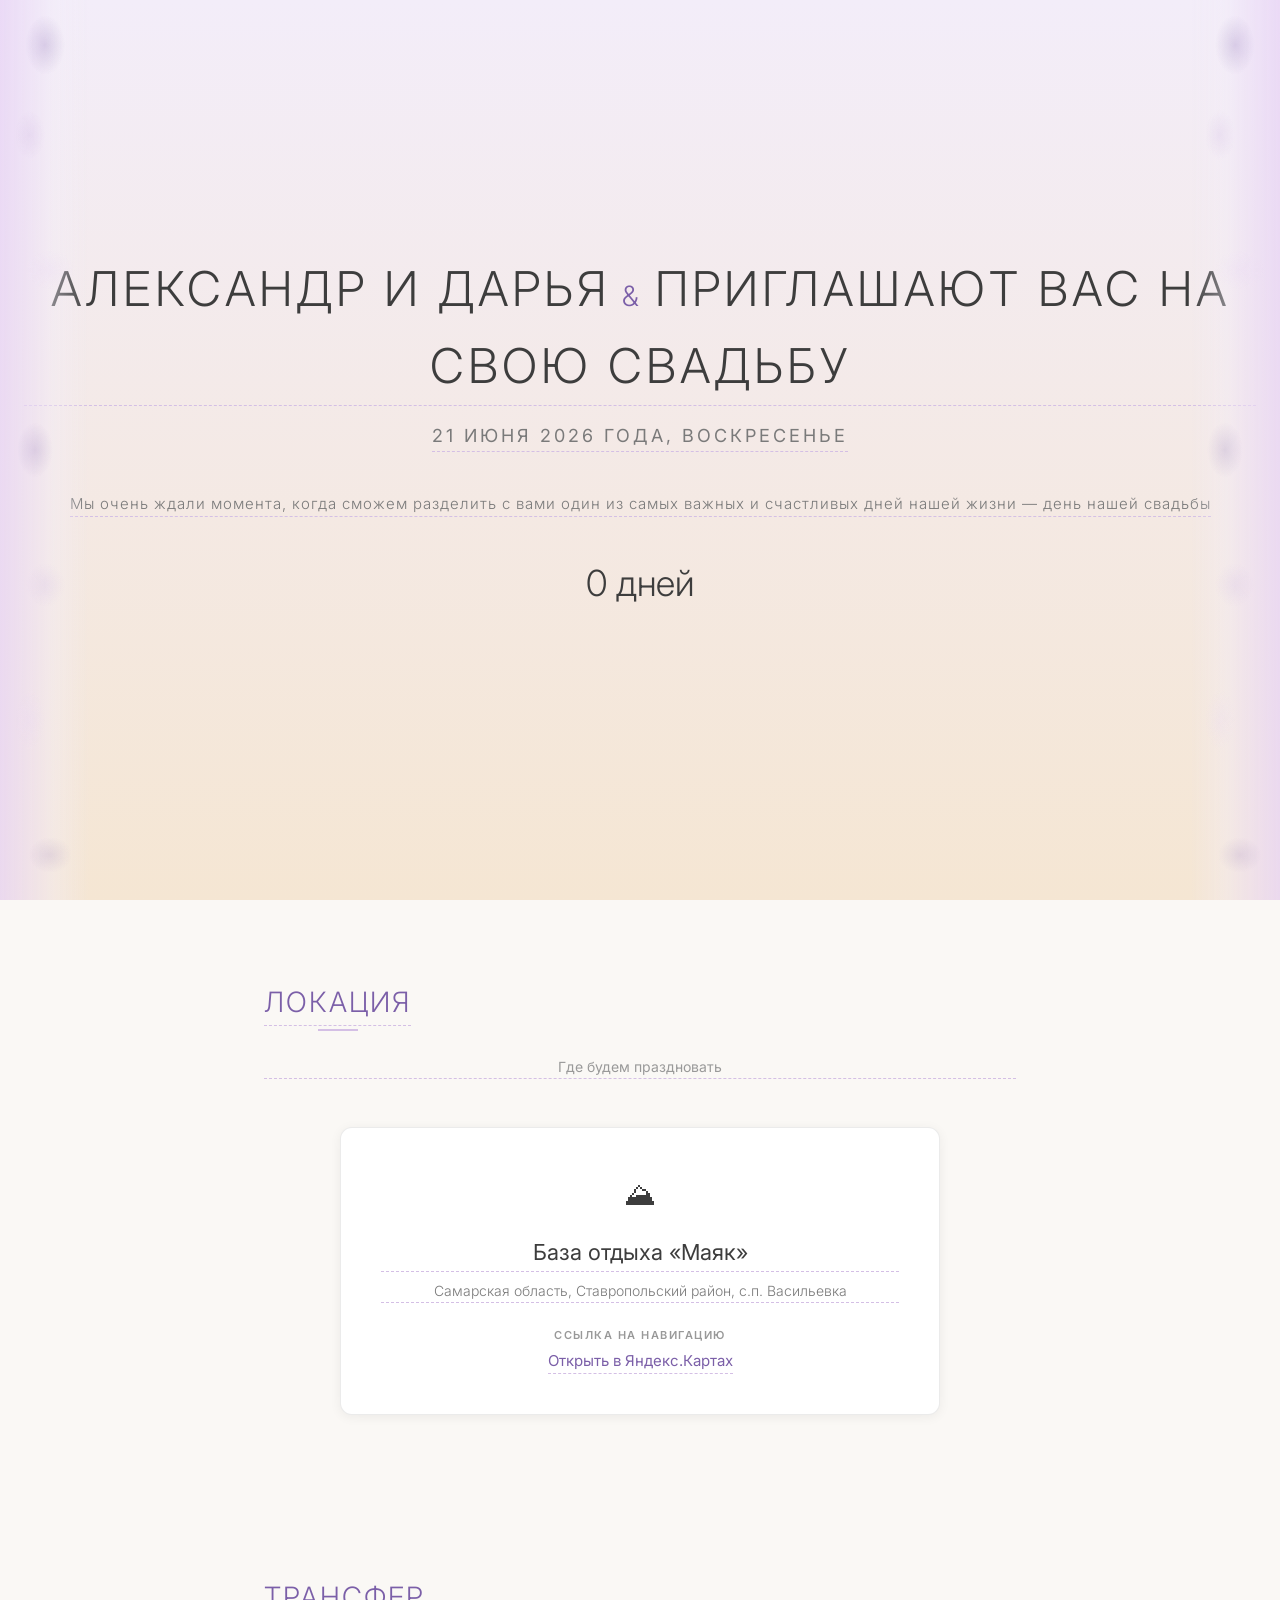
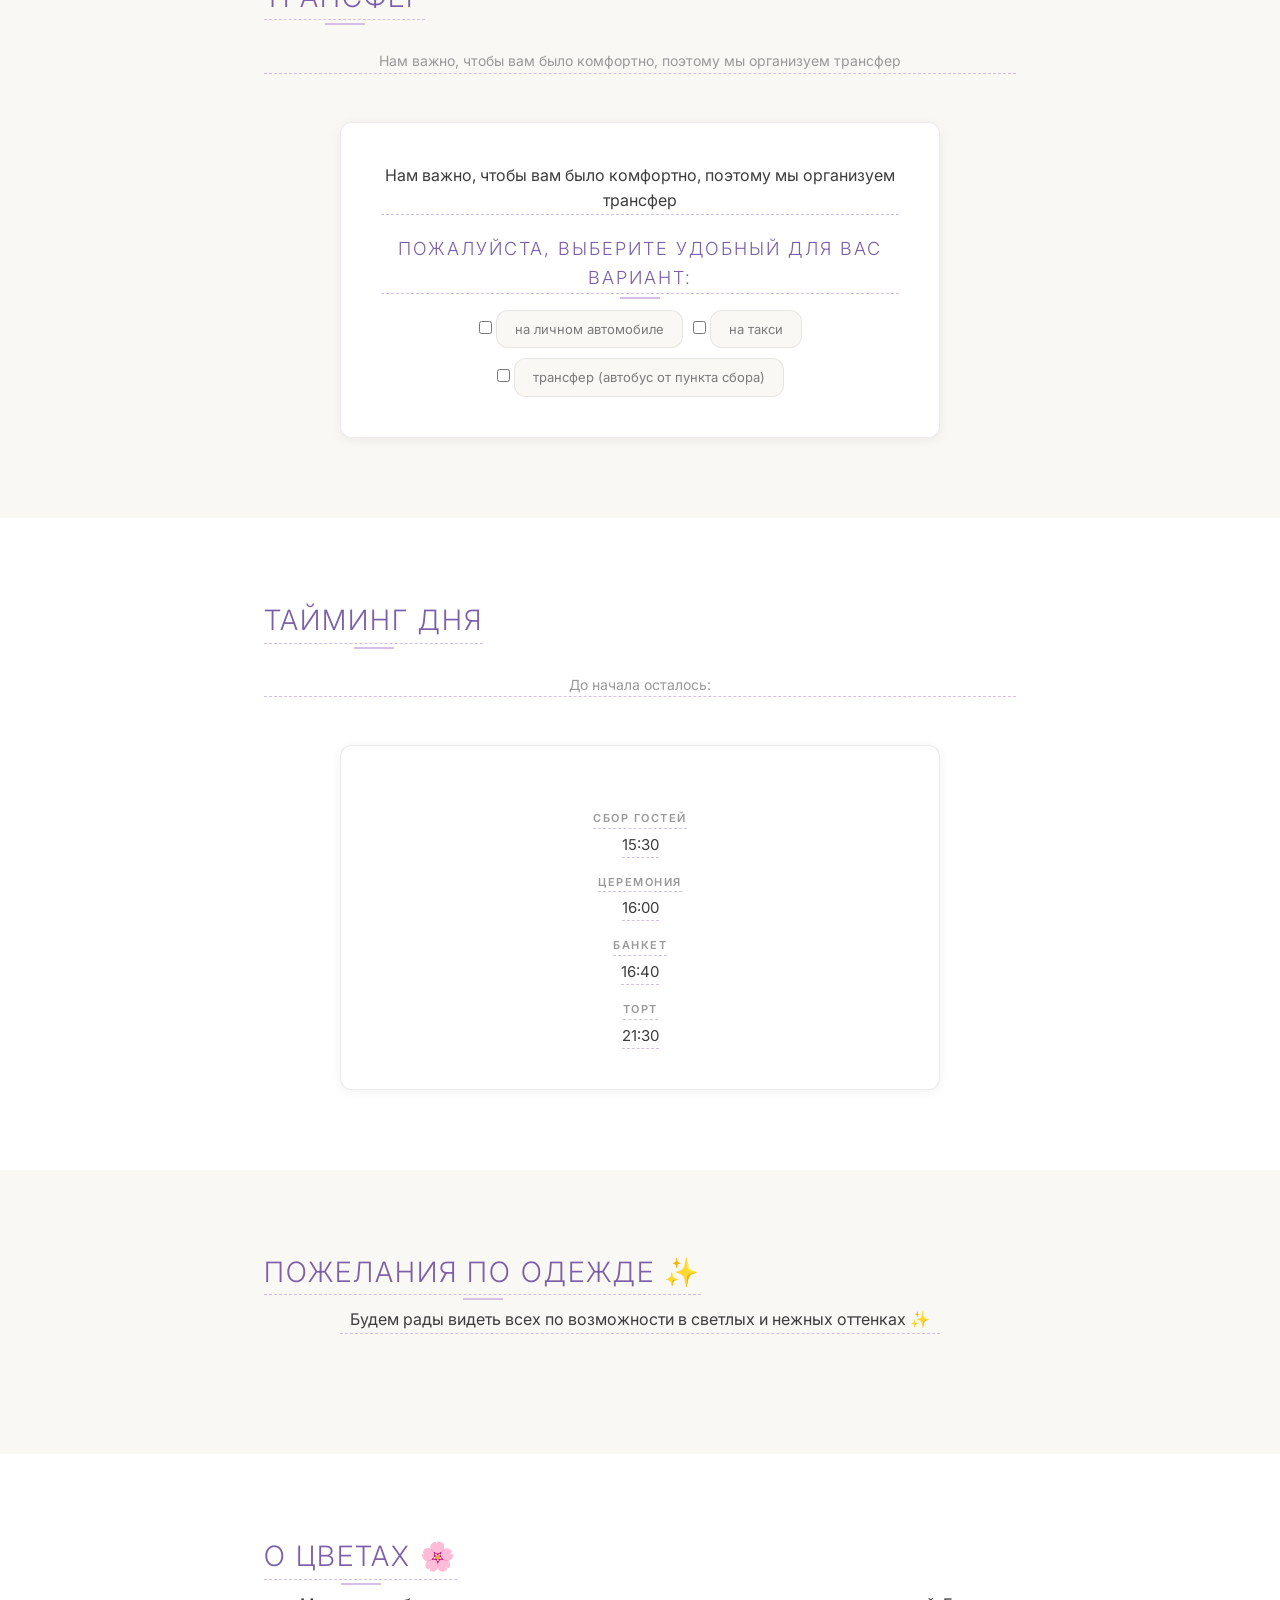
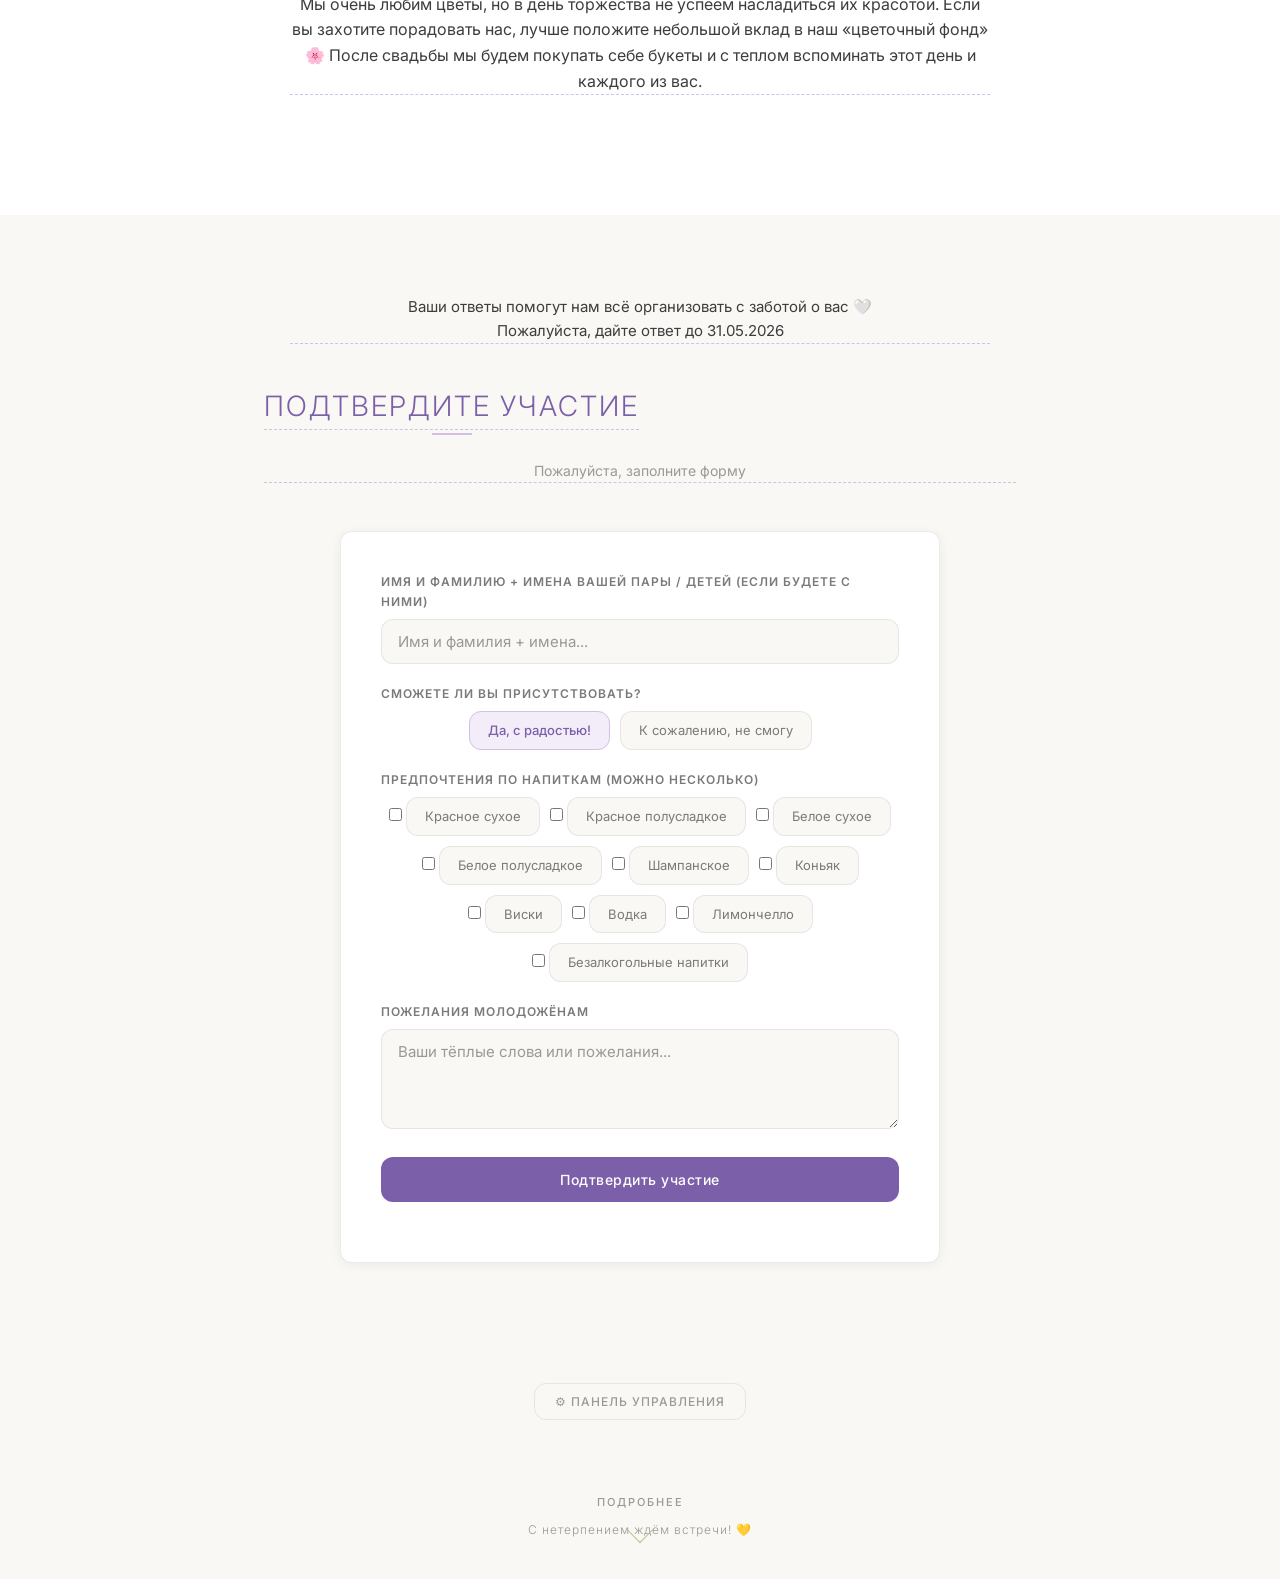
==== commit 1fea48c1: "Update wedding-complete.html with fixed CSS and JS" ====
--- a/wedding-complete.html
+++ b/wedding-complete.html
@@ -92,6 +92,12 @@
   overflow-x: hidden;
 }
 
+.container {
+  max-width: 800px;
+  margin: 0 auto;
+  padding: 0 24px;
+}
+
 .hero {
   min-height: 100vh;
   display: flex;
@@ -99,39 +105,48 @@
   align-items: center;
   justify-content: center;
   text-align: center;
-  padding: 120px 24px 80px;
-  position: relative;
+  padding: 60px 24px;
+  background: linear-gradient(180deg, var(--lavender-soft) 0%, var(--champagne) 100%);
 }
 
 .hero__names {
-  font-size: 36px;
+  font-size: 48px;
   font-weight: 300;
+  letter-spacing: 4px;
+  text-transform: uppercase;
   color: var(--text-primary);
-  line-height: 1.3;
-  margin-bottom: 12px;
+  margin-bottom: 16px;
 }
 
 .hero__ampersand {
+  font-size: 28px;
+  font-weight: 300;
   color: var(--lavender-text);
+  margin: 0 12px;
+}
+
+.hero__date {
+  font-size: 18px;
   font-weight: 400;
-  margin: 0 4px;
-}
-
-.hero__date {
-  font-size: 16px;
   color: var(--text-secondary);
-  font-weight: 300;
-  margin-bottom: 24px;
-  letter-spacing: 2px;
+  letter-spacing: 3px;
+  text-transform: uppercase;
+  margin-bottom: 40px;
+}
+
+.hero__divider {
+  width: 60px;
+  height: 1px;
+  background-color: var(--sandy);
+  margin: 24px 0;
 }
 
 .hero__subtitle {
   font-size: 15px;
+  font-weight: 300;
   color: var(--text-secondary);
-  font-weight: 300;
-  max-width: 500px;
-  margin: 0 auto 48px;
-  line-height: 1.7;
+  letter-spacing: 1px;
+  margin-bottom: 48px;
 }
 
 .countdown {
@@ -157,7 +172,7 @@
 }
 
 .scroll-hint__text {
-  font-size: 12px;
+  font-size: 11px;
   font-weight: 500;
   color: var(--text-light);
   text-transform: uppercase;
@@ -167,15 +182,15 @@
 .scroll-hint__arrow {
   width: 20px;
   height: 20px;
-  border-right: 2px solid var(--text-light);
-  border-bottom: 2px solid var(--text-light);
+  border-right: 1.5px solid var(--sandy-dark);
+  border-bottom: 1.5px solid var(--sandy-dark);
   transform: rotate(45deg);
 }
 
 @keyframes bounce {
   0%, 20%, 50%, 80%, 100% { transform: translateY(0); }
-  40% { transform: translateY(-10px); }
-  60% { transform: translateY(-5px); }
+  40% { transform: translateY(-8px); }
+  60% { transform: translateY(-4px); }
 }
 
 .section {
@@ -183,23 +198,94 @@
 }
 
 .section--alt {
-  background-color: var(--lavender-soft);
+  background-color: var(--white);
 }
 
 .section__title {
-  font-size: 26px;
-  font-weight: 400;
-  text-align: center;
-  color: var(--text-primary);
-  margin-bottom: 8px;
-}
-
-.section__subtitle {
-  font-size: 15px;
+  font-size: 28px;
   font-weight: 300;
   text-align: center;
+  color: var(--lavender-text);
+  letter-spacing: 2px;
+  text-transform: uppercase;
+  margin-bottom: 12px;
+  position: relative;
+  display: inline-block;
+}
+
+.section__title::after {
+  content: '';
+  position: absolute;
+  bottom: -6px;
+  left: 50%;
+  transform: translateX(-50%);
+  width: 40px;
+  height: 2px;
+  background-color: var(--lavender-border);
+}
+
+.section__subtitle {
+  font-size: 14px;
+  text-align: center;
+  color: var(--text-light);
+  margin-bottom: 48px;
+  margin-top: 18px;
+}
+
+.story {
+  max-width: 600px;
+  margin: 0 auto;
+}
+
+.story__timeline {
+  position: relative;
+  padding-left: 32px;
+}
+
+.story__timeline::before {
+  content: '';
+  position: absolute;
+  left: 7px;
+  top: 0;
+  bottom: 0;
+  width: 1px;
+  background-color: var(--sandy);
+}
+
+.story__item {
+  position: relative;
+  margin-bottom: 36px;
+}
+
+.story__item:last-child {
+  margin-bottom: 0;
+}
+
+.story__dot {
+  position: absolute;
+  left: -32px;
+  top: 4px;
+  width: 15px;
+  height: 15px;
+  border-radius: 50%;
+  background-color: var(--champagne);
+  border: 2px solid var(--sandy-dark);
+}
+
+.story__year {
+  font-size: 13px;
+  font-weight: 600;
+  color: var(--sandy-dark);
+  text-transform: uppercase;
+  letter-spacing: 1px;
+  margin-bottom: 4px;
+}
+
+.story__text {
+  font-size: 15px;
   color: var(--text-secondary);
-  margin-bottom: 40px;
+  font-weight: 300;
+  line-height: 1.7;
 }
 
 .venue-card {
@@ -231,77 +317,35 @@
   color: var(--text-secondary);
   font-weight: 300;
   margin-bottom: 24px;
+  line-height: 1.6;
 }
 
 .venue-card__details {
   display: flex;
-  flex-direction: column;
-  gap: 16px;
-  text-align: left;
+  justify-content: center;
+  gap: 40px;
+  margin-top: 24px;
 }
 
 .venue-card__detail {
   display: flex;
-  justify-content: space-between;
-  padding: 12px 16px;
-  background: var(--cream);
-  border-radius: 8px;
+  flex-direction: column;
+  align-items: center;
 }
 
 .venue-card__detail-label {
-  font-size: 13px;
-  font-weight: 500;
-  color: var(--text-secondary);
+  font-size: 11px;
+  font-weight: 600;
+  color: var(--text-light);
+  text-transform: uppercase;
+  letter-spacing: 1.5px;
+  margin-bottom: 4px;
 }
 
 .venue-card__detail-value {
-  font-size: 13px;
+  font-size: 15px;
+  color: var(--text-primary);
   font-weight: 400;
-  color: var(--text-primary);
-}
-
-.drink-options {
-  display: flex;
-  flex-wrap: wrap;
-  gap: 12px;
-  justify-content: center;
-}
-
-.drink-option {
-  position: relative;
-}
-
-.drink-option input[type="checkbox"],
-.drink-option input[type="radio"] {
-  position: absolute;
-  opacity: 0;
-  width: 0;
-  height: 0;
-}
-
-.drink-option__label {
-  display: block;
-  padding: 10px 20px;
-  border: 1px solid var(--lavender-border);
-  border-radius: var(--radius);
-  font-size: 13px;
-  font-weight: 400;
-  color: var(--text-primary);
-  cursor: pointer;
-  transition: var(--transition);
-  background: var(--white);
-}
-
-.drink-option input:checked + .drink-option__label {
-  background: var(--lavender-soft);
-  border-color: var(--lavender-text);
-  color: var(--lavender-text);
-  font-weight: 500;
-}
-
-.drink-option__label:hover {
-  border-color: var(--lavender);
-  background: var(--lavender-soft);
 }
 
 .form-card {
@@ -315,33 +359,44 @@
 }
 
 .form-group {
-  margin-bottom: 24px;
+  margin-bottom: 20px;
+}
+
+.form-group:last-child {
+  margin-bottom: 0;
 }
 
 .form-label {
   display: block;
-  font-size: 13px;
-  font-weight: 500;
+  font-size: 12px;
+  font-weight: 600;
   color: var(--text-secondary);
+  text-transform: uppercase;
+  letter-spacing: 1px;
   margin-bottom: 8px;
 }
 
 .form-input {
   width: 100%;
   padding: 12px 16px;
-  border: 1px solid rgba(0, 0, 0, 0.1);
+  font-size: 15px;
+  font-family: 'Inter', sans-serif;
+  font-weight: 400;
+  color: var(--text-primary);
+  background: var(--cream);
+  border: var(--border);
   border-radius: var(--radius);
-  font-size: 14px;
-  font-family: 'Inter', sans-serif;
-  color: var(--text-primary);
-  background: var(--white);
+  outline: none;
   transition: var(--transition);
 }
 
 .form-input:focus {
-  outline: none;
-  border-color: var(--lavender-text);
-  box-shadow: 0 0 0 3px rgba(123, 95, 168, 0.1);
+  border-color: var(--sandy-dark);
+  box-shadow: 0 0 0 3px rgba(201, 184, 150, 0.2);
+}
+
+.form-input::placeholder {
+  color: var(--text-light);
 }
 
 textarea.form-input {
@@ -349,67 +404,137 @@
   resize: vertical;
 }
 
+.drink-preferences {
+  margin-top: 8px;
+}
+
+.drink-preferences__label {
+  font-size: 12px;
+  font-weight: 600;
+  color: var(--text-secondary);
+  text-transform: uppercase;
+  letter-spacing: 1px;
+  margin-bottom: 12px;
+}
+
+.drink-options {
+  display: flex;
+  flex-wrap: wrap;
+  gap: 10px;
+}
+
+.drink-option {
+  position: relative;
+}
+
+.drink-option input[type="radio"] {
+  position: absolute;
+  opacity: 0;
+  pointer-events: none;
+}
+
+.drink-option__label {
+  display: inline-block;
+  padding: 8px 18px;
+  font-size: 13px;
+  font-weight: 400;
+  color: var(--text-secondary);
+  background: var(--cream);
+  border: var(--border);
+  border-radius: var(--radius);
+  cursor: pointer;
+  transition: var(--transition);
+  user-select: none;
+}
+
+.drink-option input[type="radio"]:checked + .drink-option__label {
+  background: var(--lavender-soft);
+  border-color: var(--lavender-border);
+  color: var(--lavender-text);
+  font-weight: 500;
+}
+
+.drink-option__label:hover {
+  border-color: var(--sandy);
+}
+
 .btn {
-  display: inline-block;
+  display: inline-flex;
+  align-items: center;
+  justify-content: center;
   padding: 14px 32px;
-  background: var(--lavender);
-  color: var(--lavender-text);
+  font-size: 14px;
+  font-family: 'Inter', sans-serif;
+  font-weight: 500;
+  color: var(--white);
+  background: var(--lavender-text);
   border: none;
   border-radius: var(--radius);
-  font-size: 14px;
-  font-weight: 500;
-  font-family: 'Inter', sans-serif;
   cursor: pointer;
   transition: var(--transition);
+  letter-spacing: 0.5px;
   width: 100%;
 }
 
 .btn:hover {
-  background: var(--lavender-border);
+  background: #6B46C1;
   box-shadow: var(--shadow-hover);
+}
+
+.btn:active {
+  transform: scale(0.98);
 }
 
 .form-message {
   margin-top: 16px;
   padding: 12px 16px;
-  border-radius: 8px;
-  font-size: 13px;
-  font-weight: 400;
+  border-radius: var(--radius);
+  font-size: 14px;
   text-align: center;
   display: none;
 }
 
 .form-message--success {
   display: block;
-  background: #E8F5E9;
-  color: #2E7D32;
+  background: #F0F9F0;
+  color: #2D7A2D;
+  border: 1px solid #C8E6C8;
 }
 
 .form-message--error {
   display: block;
-  background: #FFEBEE;
-  color: #C62828;
+  background: #FFF0F0;
+  color: #C0392B;
+  border: 1px solid #F5C6C6;
 }
 
 .admin-link {
   text-align: center;
-  padding: 40px 24px;
+  padding: 40px 0 60px;
 }
 
 .admin-link__btn {
-  background: none;
-  border: 1px solid var(--lavender-border);
-  color: var(--lavender-text);
-  padding: 8px 20px;
+  display: inline-flex;
+  align-items: center;
+  gap: 8px;
+  padding: 10px 20px;
+  font-size: 12px;
+  font-family: 'Inter', sans-serif;
+  font-weight: 500;
+  color: var(--text-light);
+  background: transparent;
+  border: var(--border);
   border-radius: var(--radius);
-  font-size: 13px;
-  font-family: 'Inter', sans-serif;
   cursor: pointer;
   transition: var(--transition);
+  letter-spacing: 1px;
+  text-transform: uppercase;
 }
 
 .admin-link__btn:hover {
-  background: var(--lavender-soft);
+  color: var(--text-secondary);
+  border-color: var(--sandy);
+  background: var(--cream);
 }
 
 .admin-overlay {
@@ -419,94 +544,79 @@
   left: 0;
   width: 100%;
   height: 100%;
-  background: rgba(0, 0, 0, 0.5);
-  z-index: 10000;
-  align-items: center;
-  justify-content: center;
+  background: rgba(250, 248, 245, 0.97);
+  z-index: 1000;
+  overflow-y: auto;
+  padding: 40px 24px;
 }
 
 .admin-overlay.active {
-  display: flex;
-}
-
-.admin-login {
-  background: var(--white);
-  border-radius: var(--radius);
-  padding: 40px;
-  max-width: 400px;
-  width: 90%;
-  box-shadow: var(--shadow-hover);
-}
-
-.admin-login__title {
-  font-size: 20px;
-  font-weight: 400;
-  text-align: center;
-  margin-bottom: 24px;
-  color: var(--text-primary);
+  display: block;
 }
 
 .admin-panel {
-  background: var(--white);
-  border-radius: var(--radius);
-  padding: 32px;
   max-width: 900px;
-  width: 90%;
-  max-height: 80vh;
-  overflow-y: auto;
-  box-shadow: var(--shadow-hover);
+  margin: 0 auto;
 }
 
 .admin-panel__header {
   display: flex;
   justify-content: space-between;
   align-items: center;
+  margin-bottom: 32px;
+  padding-bottom: 20px;
+  border-bottom: 1px solid var(--lavender-border);
+}
+
+.admin-panel__title {
+  font-size: 24px;
+  font-weight: 300;
+  color: var(--text-primary);
+  letter-spacing: 2px;
+  text-transform: uppercase;
+}
+
+.admin-panel__close {
+  width: 40px;
+  height: 40px;
+  display: flex;
+  align-items: center;
+  justify-content: center;
+  font-size: 24px;
+  color: var(--text-light);
+  background: transparent;
+  border: var(--border);
+  border-radius: var(--radius);
+  cursor: pointer;
+  transition: var(--transition);
+}
+
+.admin-panel__close:hover {
+  color: var(--text-primary);
+  background: var(--cream);
+}
+
+.admin-login {
+  max-width: 400px;
+  margin: 100px auto;
+  background: var(--white);
+  border: var(--border);
+  border-radius: var(--radius);
+  box-shadow: var(--shadow);
+  padding: 40px;
+  text-align: center;
+}
+
+.admin-login__title {
+  font-size: 20px;
+  font-weight: 300;
+  color: var(--text-primary);
+  letter-spacing: 1px;
   margin-bottom: 24px;
 }
 
-.admin-panel__title {
-  font-size: 22px;
-  font-weight: 400;
-  color: var(--text-primary);
-}
-
-.admin-panel__close {
-  background: none;
-  border: none;
-  font-size: 28px;
-  cursor: pointer;
-  color: var(--text-secondary);
-  line-height: 1;
-}
-
-.admin-stats {
-  display: flex;
-  gap: 16px;
-  margin-bottom: 24px;
-}
-
-.stat-card {
-  flex: 1;
-  background: var(--lavender-soft);
-  border-radius: var(--radius);
-  padding: 20px;
-  text-align: center;
-}
-
-.stat-card__number {
-  font-size: 32px;
-  font-weight: 300;
-  color: var(--lavender-text);
-  line-height: 1;
-}
-
-.stat-card__label {
-  font-size: 12px;
-  font-weight: 500;
-  color: var(--text-secondary);
-  margin-top: 4px;
-  text-transform: uppercase;
-  letter-spacing: 1px;
+.admin-login .form-group {
+  text-align: left;
 }
 
 .admin-controls {
@@ -520,50 +630,97 @@
   flex: 1;
   min-width: 200px;
   padding: 10px 16px;
-  border: 1px solid rgba(0, 0, 0, 0.1);
-  border-radius: var(--radius);
   font-size: 14px;
   font-family: 'Inter', sans-serif;
+  color: var(--text-primary);
+  background: var(--cream);
+  border: var(--border);
+  border-radius: var(--radius);
+  outline: none;
+  transition: var(--transition);
+}
+
+.admin-controls__search:focus {
+  border-color: var(--sandy-dark);
 }
 
 .admin-btn {
   padding: 10px 20px;
-  background: var(--lavender);
-  color: var(--lavender-text);
+  font-size: 12px;
+  font-family: 'Inter', sans-serif;
+  font-weight: 500;
+  color: var(--white);
+  background: var(--lavender-text);
   border: none;
   border-radius: var(--radius);
-  font-size: 13px;
-  font-weight: 500;
-  font-family: 'Inter', sans-serif;
   cursor: pointer;
   transition: var(--transition);
+  letter-spacing: 0.5px;
+  text-transform: uppercase;
+  white-space: nowrap;
 }
 
 .admin-btn:hover {
-  background: var(--lavender-border);
+  background: #6B46C1;
+}
+
+.admin-btn--danger {
+  background: #C0392B;
+}
+
+.admin-btn--danger:hover {
+  background: #A93226;
 }
 
 .admin-btn--secondary {
+  background: transparent;
+  color: var(--text-secondary);
+  border: var(--border);
+}
+
+.admin-btn--secondary:hover {
   background: var(--cream);
-  color: var(--text-secondary);
+  color: var(--text-primary);
+}
+
+.admin-stats {
+  display: flex;
+  gap: 16px;
+  margin-bottom: 24px;
+  flex-wrap: wrap;
+}
+
+.stat-card {
+  flex:1;
+  min-width: 120px;
+  background: var(--lavender-soft);
   border: 1px solid var(--lavender-border);
-}
-
-.admin-btn--secondary:hover {
-  background: var(--lavender-soft);
-}
-
-.admin-btn--danger {
-  background: #FFEBEE;
-  color: #C62828;
-}
-
-.admin-btn--danger:hover {
-  background: #FFCDD2;
+  border-radius: var(--radius);
+  padding: 20px;
+  text-align: center;
+}
+
+.stat-card__number {
+  font-size: 28px;
+  font-weight: 300;
+  color: var(--text-primary);
+  line-height: 1;
+}
+
+.stat-card__label {
+  font-size: 11px;
+  font-weight: 600;
+  color: var(--text-light);
+  text-transform: uppercase;
+  letter-spacing: 1.5px;
+  margin-top: 8px;
 }
 
 .guest-table-wrapper {
   overflow-x: auto;
+  border: var(--border);
+  border-radius: var(--radius);
+  box-shadow: var(--shadow);
 }
 
 .guest-table {
@@ -572,72 +729,174 @@
   font-size: 14px;
 }
 
+.guest-table thead {
+  background: var(--lavender-soft);
+}
+
 .guest-table th {
+  padding: 14px 16px;
   text-align: left;
-  padding: 12px 16px;
-  font-weight: 500;
-  color: var(--text-secondary);
-  border-bottom: 2px solid var(--lavender-border);
-  font-size: 12px;
+  font-size: 11px;
+  font-weight: 600;
+  color: var(--text-light);
   text-transform: uppercase;
   letter-spacing: 1px;
+  border-bottom: var(--border);
+  white-space: nowrap;
 }
 
 .guest-table td {
-  padding: 12px 16px;
-  border-bottom: 1px solid rgba(0, 0, 0, 0.05);
+  padding: 14px 16px;
   color: var(--text-primary);
+  border-bottom: 1px solid rgba(0, 0, 0, 0.04);
+  vertical-align: top;
+}
+
+.guest-table tbody tr:hover {
+  background: rgba(245, 230, 211, 0.3);
+}
+
+.guest-table tbody tr:last-child td {
+  border-bottom: none;
+}
+
+.guest-table__delete {
+  padding: 6px 12px;
+  font-size: 11px;
+  font-family: 'Inter', sans-serif;
+  font-weight: 500;
+  color: #C0392B;
+  background: transparent;
+  border: 1px solid #F5C6C6;
+  border-radius: var(--radius);
+  cursor: pointer;
+  transition: var(--transition);
+}
+
+.guest-table__delete:hover {
+  background: #FFF0F0;
+}
+
+.guest-table__wishes {
+  max-width: 200px;
+  font-size: 13px;
+  color: var(--text-secondary);
+  font-weight: 300;
+  line-height: 1.5;
 }
 
 .guest-table__drink {
   display: inline-block;
   padding: 4px 10px;
+  font-size: 12px;
+  color: var(--lavender-text);
   background: var(--lavender-soft);
-  color: var(--lavender-text);
-  border-radius: 20px;
-  font-size: 12px;
-  margin: 2px;
-}
-
-.guest-table__wishes {
-  font-size: 12px;
-  color: var(--text-secondary);
-  max-width: 200px;
-  overflow: hidden;
-  text-overflow: ellipsis;
+  border: 1px solid var(--lavender-border);
+  border-radius: 8px;
   white-space: nowrap;
-}
-
-.guest-table__delete {
-  padding: 6px 14px;
-  background: #FFEBEE;
-  color: #C62828;
-  border: none;
-  border-radius: 6px;
-  font-size: 12px;
-  font-family: 'Inter', sans-serif;
-  cursor: pointer;
-  transition: var(--transition);
-}
-
-.guest-table__delete:hover {
-  background: #FFCDD2;
 }
 
 .empty-state {
   text-align: center;
-  padding: 40px;
+  padding: 60px 20px;
   color: var(--text-light);
   font-size: 14px;
-  display: none;
+  font-weight: 300;
 }
 
 .footer {
   text-align: center;
   padding: 40px 24px;
-  font-size: 13px;
+  font-size: 12px;
   color: var(--text-light);
   font-weight: 300;
+  letter-spacing: 1px;
+}
+
+@media (max-width: 768px) {
+  .hero__names {
+    font-size: 32px;
+    letter-spacing: 2px;
+  }
+
+  .hero__ampersand {
+    font-size: 20px;
+  }
+
+  .hero__date {
+    font-size: 15px;
+  }
+
+  .countdown__display {
+    font-size: 28px;
+  }
+
+  .section {
+    padding: 60px 0;
+  }
+
+  .section__title {
+    font-size: 22px;
+  }
+
+  .form-card,
+  .venue-card {
+    padding: 28px 24px;
+  }
+
+  .venue-card__details {
+    flex-direction: column;
+    gap: 20px;
+  }
+
+  .admin-login {
+    margin: 60px auto;
+    padding: 28px 24px;
+  }
+
+  .admin-controls {
+    flex-direction: column;
+  }
+
+  .admin-stats {
+    flex-direction: column;
+  }
+
+  .guest-table {
+    font-size: 13px;
+  }
+
+  .guest-table th,
+  .guest-table td {
+    padding: 10px 12px;
+  }
+
+  .guest-table__wishes {
+    max-width: 140px;
+  }
+}
+
+@media (max-width: 480px) {
+  .hero__names {
+    font-size: 26px;
+  }
+
+  .countdown__display {
+    font-size: 24px;
+  }
+
+  .drink-options {
+    flex-direction: column;
+  }
+
+  .drink-option {
+    width: 100%;
+  }
+
+  .drink-option__label {
+    display: block;
+    text-align: center;
+  }
 }
 
 [contenteditable="true"] {
@@ -655,77 +914,6 @@
   background: rgba(123, 95, 168, 0.05);
 }
 
-@media (max-width: 768px) {
-  .hero__names {
-    font-size: 28px;
-  }
-
-  .hero__date {
-    font-size: 15px;
-  }
-
-  .countdown__display {
-    font-size: 28px;
-  }
-
-  .section {
-    padding: 60px 0;
-  }
-
-  .section__title {
-    font-size: 22px;
-  }
-
-  .form-card,
-  .venue-card {
-    padding: 28px 24px;
-  }
-
-  .venue-card__details {
-    flex-direction: column;
-    gap: 20px;
-  }
-
-  .admin-stats {
-    flex-direction: column;
-  }
-
-  .admin-panel {
-    padding: 20px;
-  }
-
-  .guest-table {
-    font-size: 12px;
-  }
-
-  .guest-table th,
-  .guest-table td {
-    padding: 8px 12px;
-  }
-}
-
-@media (max-width: 480px) {
-  .hero__names {
-    font-size: 26px;
-  }
-
-  .countdown__display {
-    font-size: 24px;
-  }
-
-  .drink-options {
-    flex-direction: column;
-  }
-
-  .drink-option {
-    width: 100%;
-  }
-
-  .drink-option__label {
-    display: block;
-    text-align: center;
-  }
-}
   </style>
 </head>
 <body>
@@ -981,7 +1169,7 @@
       </div>
 
       <div class="admin-controls">
-        <input class="admin-controls__search" type="text" id="admin-search" placeholder="Поиск по имени или пожеланиям...">
+        <input class="admin-controls__search" type="text" id="admin-search" placeholder="Поиск по имени, фамилии или контакту...">
         <button class="admin-btn" id="admin-export">Экспорт CSV</button>
         <button class="admin-btn admin-btn--danger" id="admin-delete-all">Удалить всё</button>
       </div>
@@ -989,14 +1177,14 @@
       <div class="guest-table-wrapper">
         <table class="guest-table">
           <thead>
-            <tr>
-              <th>Имя</th>
-              <th>Присутствие</th>
-              <th>Трансфер</th>
-              <th>Напитки</th>
-              <th>Пожелания</th>
-              <th></th>
-            </tr>
+        <tr>
+          <th>Имя</th>
+          <th>Присутствие</th>
+          <th>Трансфер</th>
+          <th>Напитки</th>
+          <th>Пожелания</th>
+          <th></th>
+        </tr>
           </thead>
           <tbody id="guest-tbody"></tbody>
         </table>
@@ -1300,6 +1488,7 @@
     initAdmin();
   });
 })();
+
   </script>
 </body>
 </html>
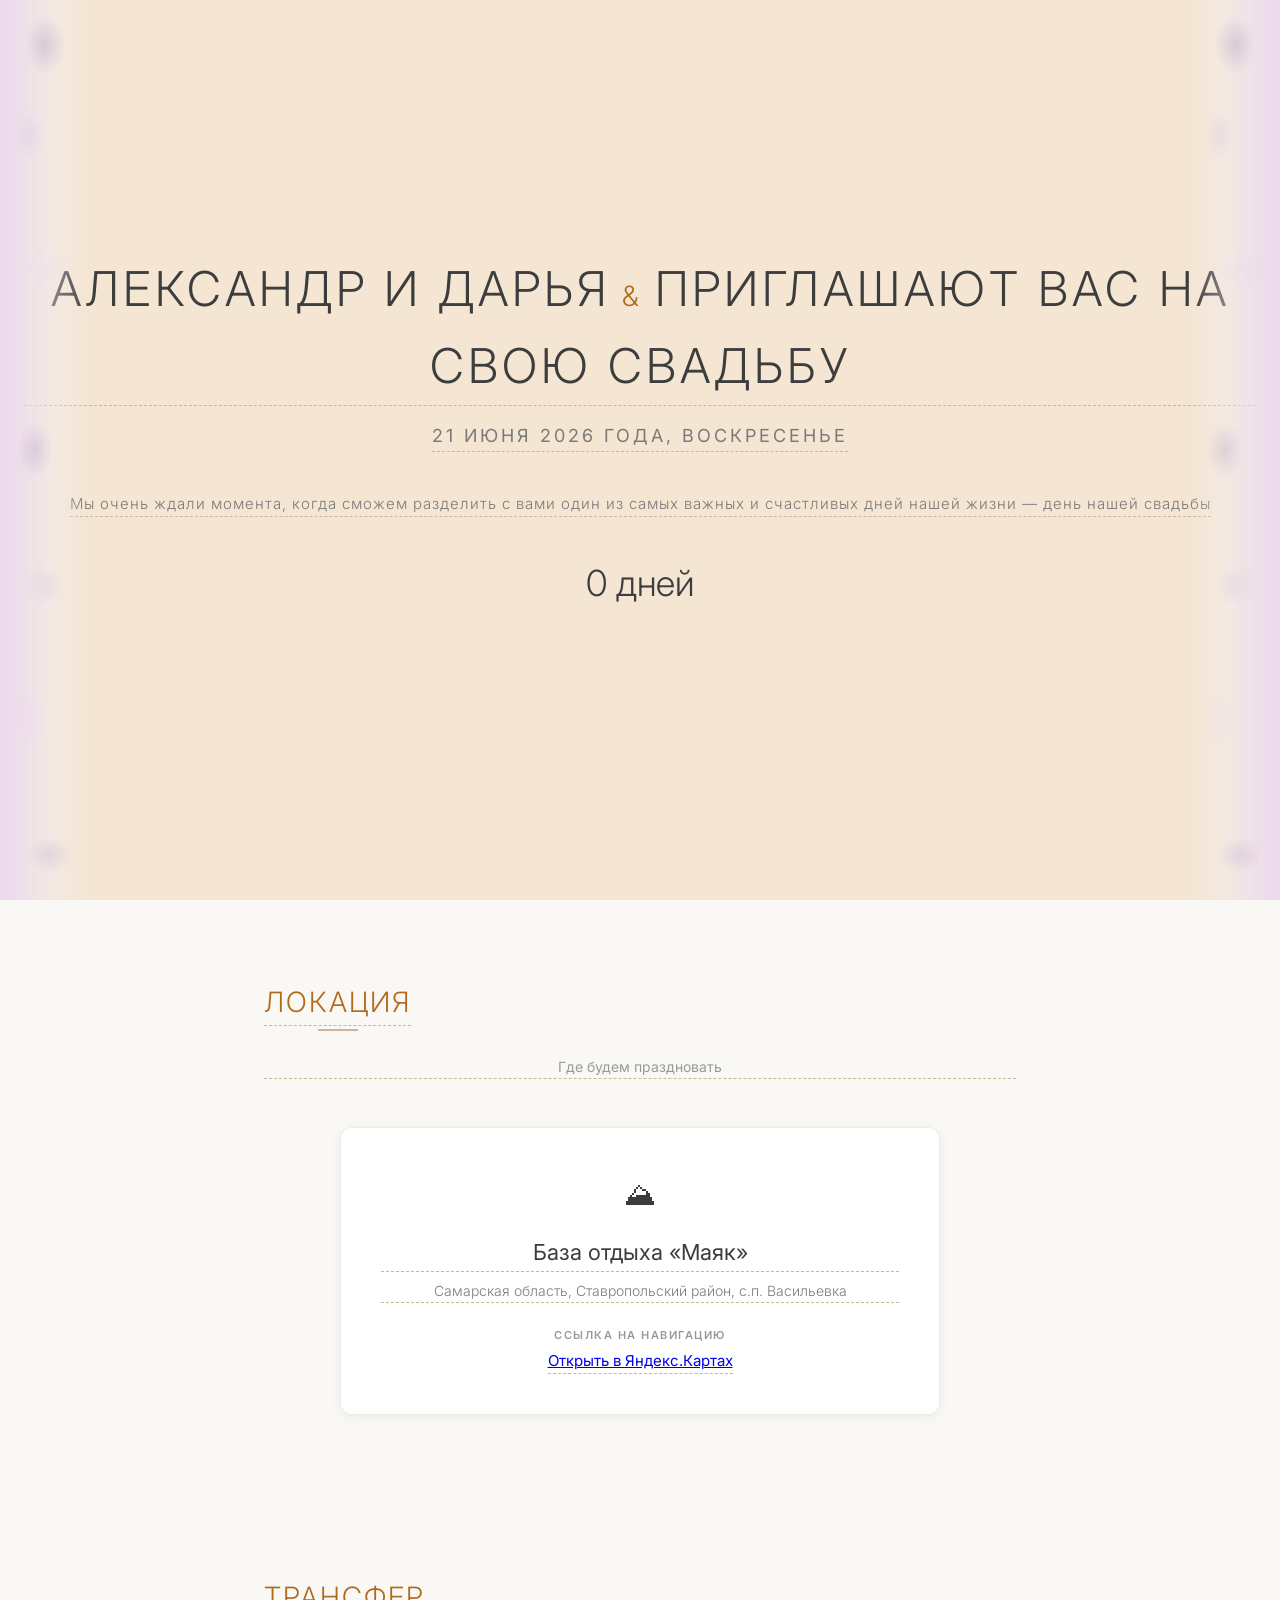
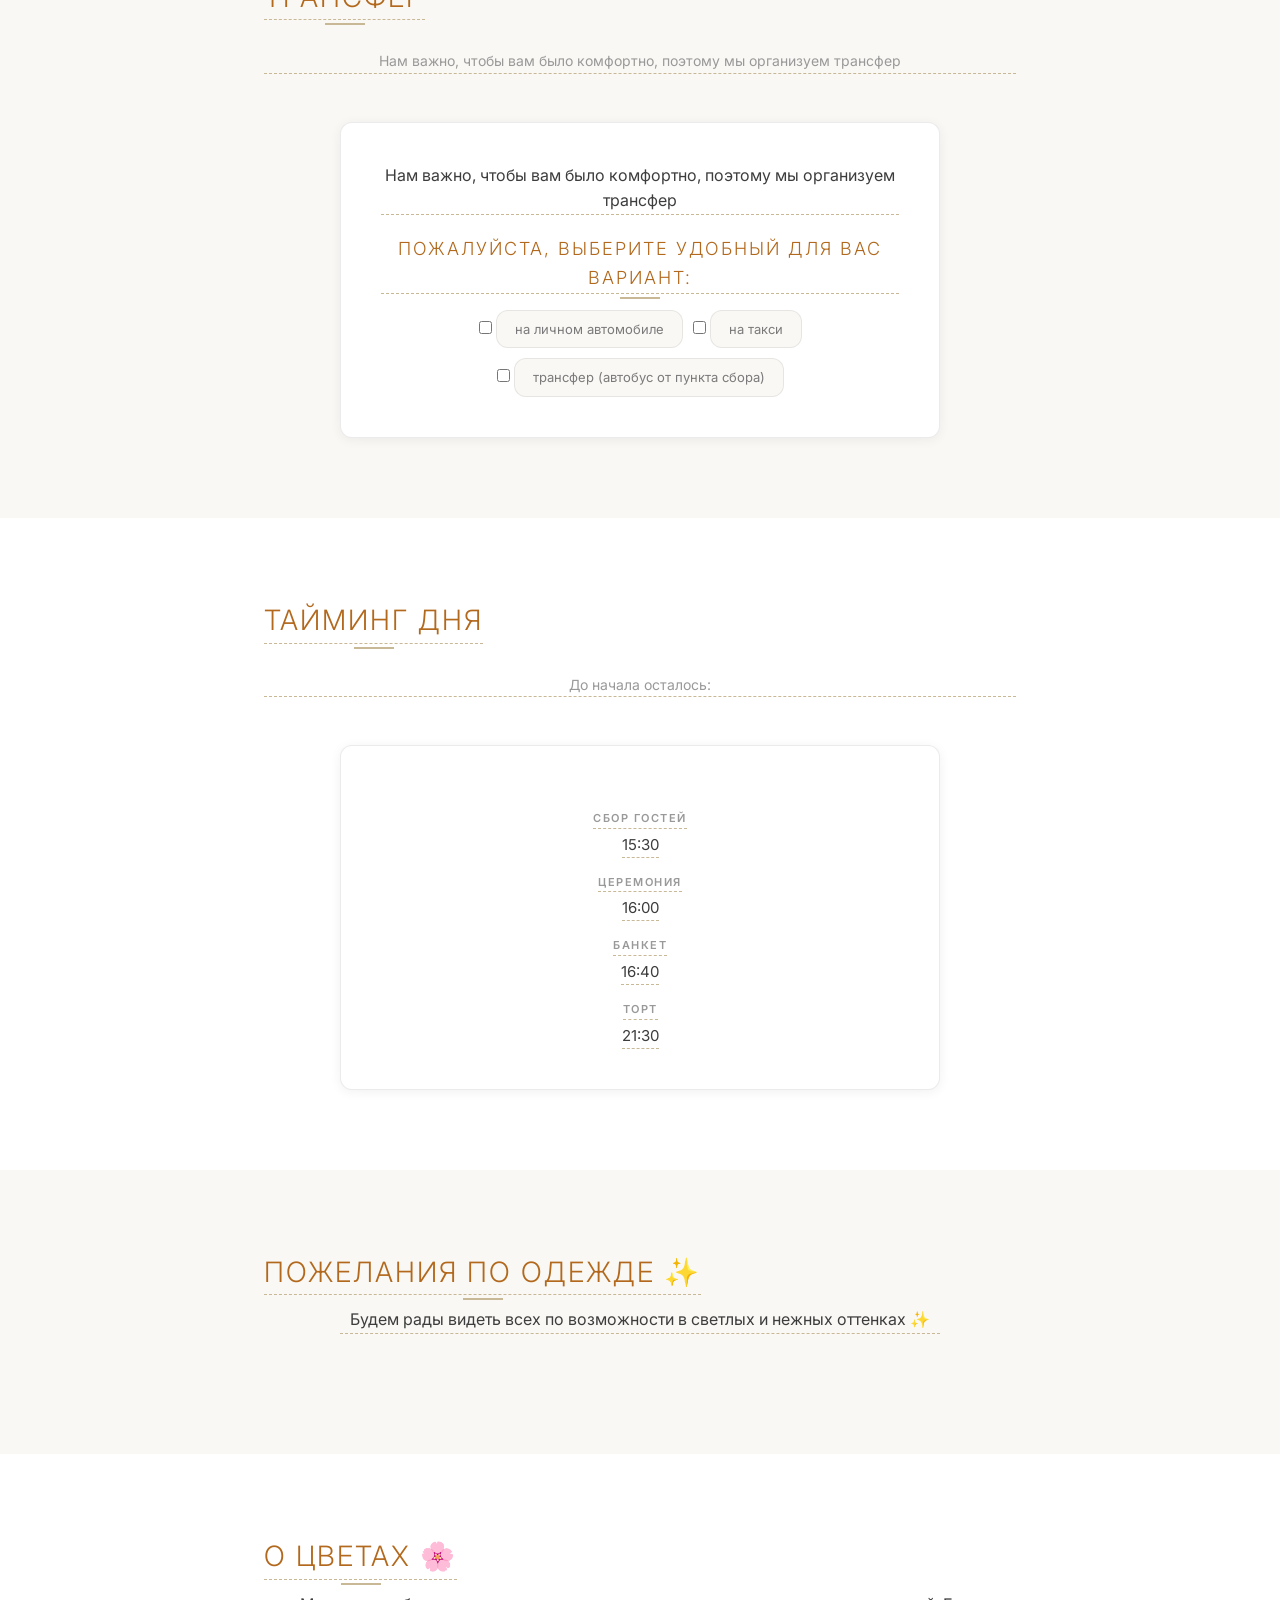
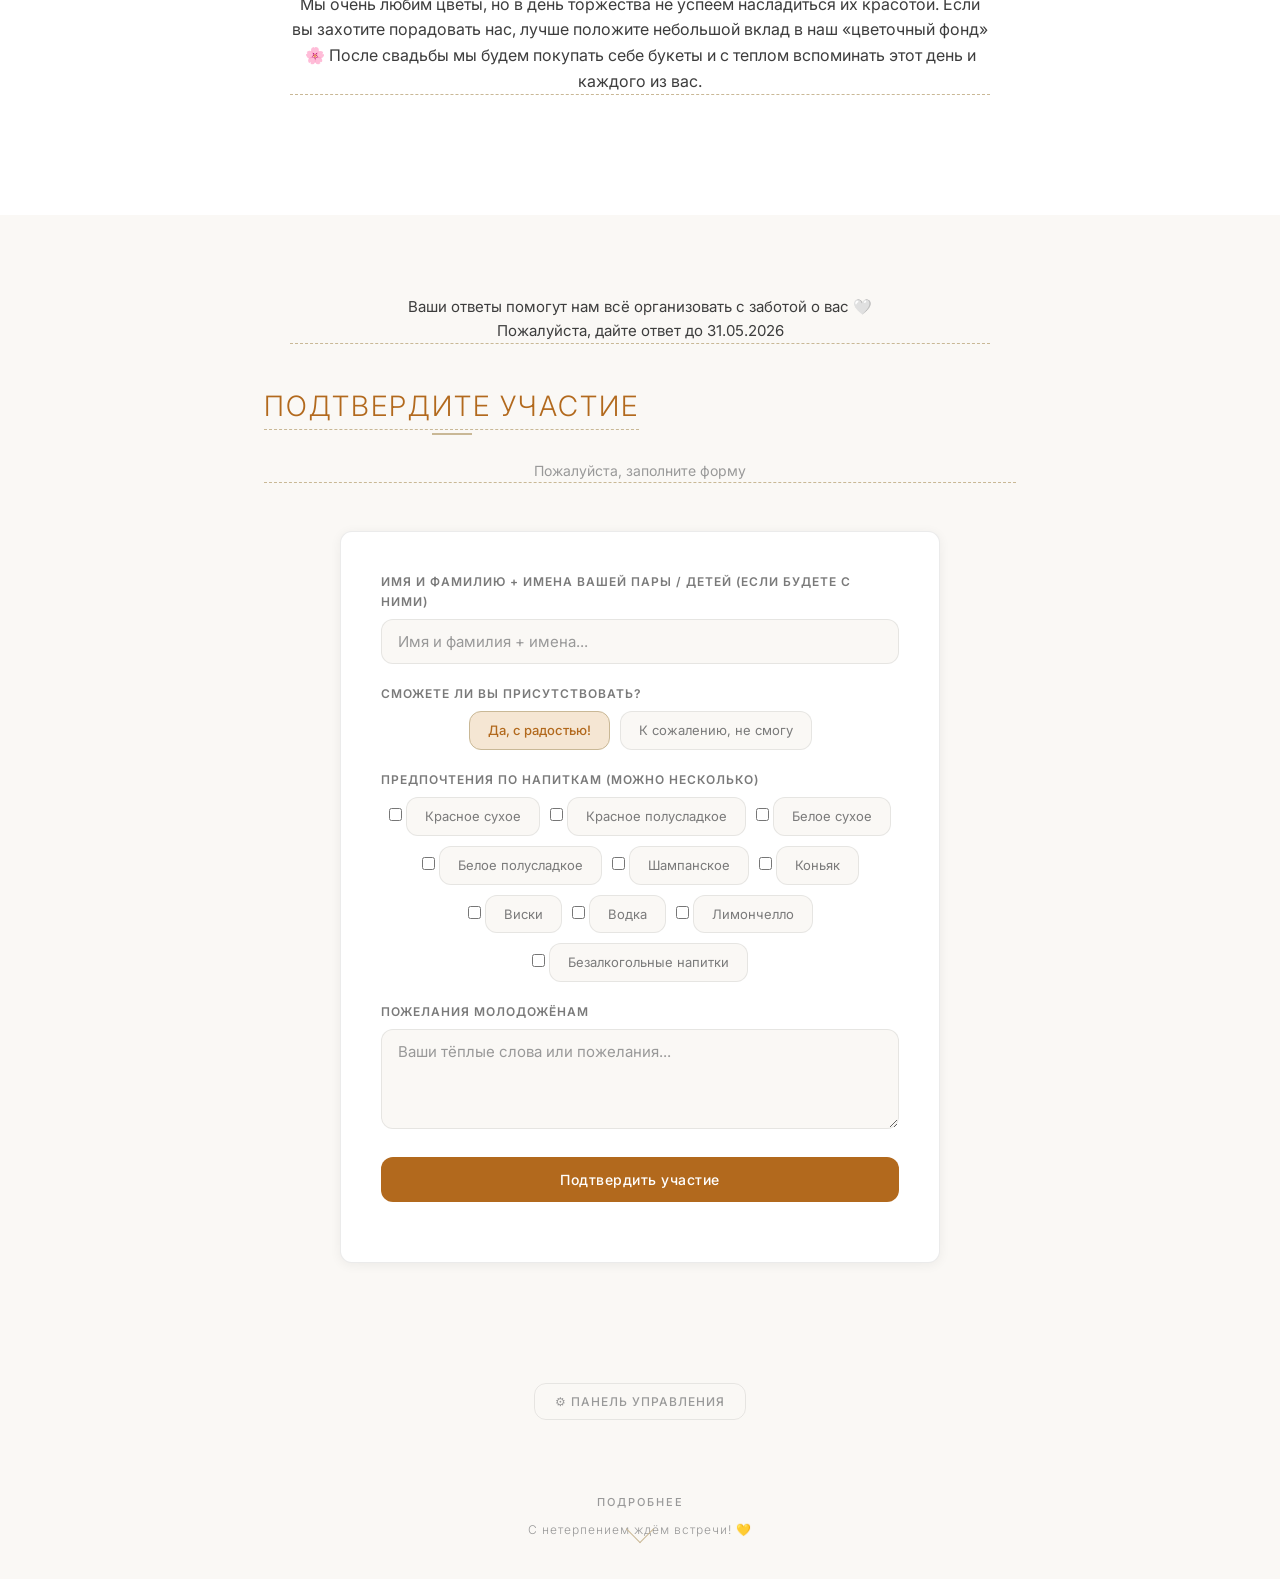
==== commit be4670b3: "fix: уменьшен размер шрифта имён на мобильных (iPhone) - hero__name-daria: 48→40px, hero__name-alexa" ====
--- a/wedding-complete.html
+++ b/wedding-complete.html
@@ -12,10 +12,6 @@
   --champagne: #F5E6D3;
   --sandy: #E8D5B7;
   --sandy-dark: #C9B896;
-  --lavender: #E8D5F5;
-  --lavender-soft: #F3EDF9;
-  --lavender-border: #D4BFE5;
-  --lavender-text: #7B5FA8;
   --text-primary: #3D3D3D;
   --text-secondary: #7A7A7A;
   --text-light: #999999;
@@ -106,7 +102,7 @@
   justify-content: center;
   text-align: center;
   padding: 60px 24px;
-  background: linear-gradient(180deg, var(--lavender-soft) 0%, var(--champagne) 100%);
+  background: linear-gradient(180deg, var(--champagne) 0%, var(--champagne) 100%);
 }
 
 .hero__names {
@@ -121,7 +117,7 @@
 .hero__ampersand {
   font-size: 28px;
   font-weight: 300;
-  color: var(--lavender-text);
+  color: #b2691d;
   margin: 0 12px;
 }
 
@@ -205,7 +201,7 @@
   font-size: 28px;
   font-weight: 300;
   text-align: center;
-  color: var(--lavender-text);
+  color: #b2691d;
   letter-spacing: 2px;
   text-transform: uppercase;
   margin-bottom: 12px;
@@ -221,7 +217,7 @@
   transform: translateX(-50%);
   width: 40px;
   height: 2px;
-  background-color: var(--lavender-border);
+  background-color: var(--sandy-dark);
 }
 
 .section__subtitle {
@@ -448,9 +444,9 @@
 }
 
 .drink-option input[type="radio"]:checked + .drink-option__label {
-  background: var(--lavender-soft);
-  border-color: var(--lavender-border);
-  color: var(--lavender-text);
+  background: var(--champagne);
+  border-color: var(--sandy-dark);
+  color: #b2691d;
   font-weight: 500;
 }
 
@@ -467,7 +463,7 @@
   font-family: 'Inter', sans-serif;
   font-weight: 500;
   color: var(--white);
-  background: var(--lavender-text);
+  background: #b2691d;
   border: none;
   border-radius: var(--radius);
   cursor: pointer;
@@ -477,7 +473,7 @@
 }
 
 .btn:hover {
-  background: #6B46C1;
+  background: #8f5a16;
   box-shadow: var(--shadow-hover);
 }
 
@@ -565,7 +561,7 @@
   align-items: center;
   margin-bottom: 32px;
   padding-bottom: 20px;
-  border-bottom: 1px solid var(--lavender-border);
+  border-bottom: 1px solid var(--sandy-dark);
 }
 
 .admin-panel__title {
@@ -650,7 +646,7 @@
   font-family: 'Inter', sans-serif;
   font-weight: 500;
   color: var(--white);
-  background: var(--lavender-text);
+  background: #b2691d;
   border: none;
   border-radius: var(--radius);
   cursor: pointer;
@@ -661,7 +657,7 @@
 }
 
 .admin-btn:hover {
-  background: #6B46C1;
+  background: #8f5a16;
 }
 
 .admin-btn--danger {
@@ -693,8 +689,8 @@
 .stat-card {
   flex:1;
   min-width: 120px;
-  background: var(--lavender-soft);
-  border: 1px solid var(--lavender-border);
+  background: var(--champagne);
+  border: 1px solid var(--sandy-dark);
   border-radius: var(--radius);
   padding: 20px;
   text-align: center;
@@ -730,7 +726,7 @@
 }
 
 .guest-table thead {
-  background: var(--lavender-soft);
+  background: var(--champagne);
 }
 
 .guest-table th {
@@ -789,9 +785,9 @@
   display: inline-block;
   padding: 4px 10px;
   font-size: 12px;
-  color: var(--lavender-text);
-  background: var(--lavender-soft);
-  border: 1px solid var(--lavender-border);
+  color: #b2691d;
+  background: var(--champagne);
+  border: 1px solid var(--sandy-dark);
   border-radius: 8px;
   white-space: nowrap;
 }
@@ -901,17 +897,17 @@
 
 [contenteditable="true"] {
   outline: none;
-  border-bottom: 1px dashed var(--lavender-border);
+  border-bottom: 1px dashed var(--sandy-dark);
   transition: border-color 0.2s ease;
 }
 
 [contenteditable="true"]:hover {
-  border-bottom-color: var(--lavender-text);
+  border-bottom-color: #b2691d;
 }
 
 [contenteditable="true"]:focus {
-  border-bottom-color: var(--lavender-text);
-  background: rgba(123, 95, 168, 0.05);
+  border-bottom-color: #b2691d;
+  background: rgba(178, 105, 29, 0.05);
 }
 
   </style>
@@ -953,7 +949,7 @@
           <div class="venue-card__detail">
             <span class="venue-card__detail-label">Ссылка на навигацию</span>
             <span class="venue-card__detail-value" contenteditable="true" spellcheck="false">
-              <a href="https://yandex.ru/navi/org/mayak/28701397180?si=4373ty1h6ku1prffagqdzzdrmr" target="_blank" style="color: var(--lavender-text); text-decoration: none;">Открыть в Яндекс.Картах</a>
+              <a href="https://yandex.ru/navi/org/mayak/28701397180?si=4373ty1h6ku1prffagqdzzdrmr" target="_blank" class="venue-card__link">Открыть в Яндекс.Картах</a>
             </span>
           </div>
         </div>
